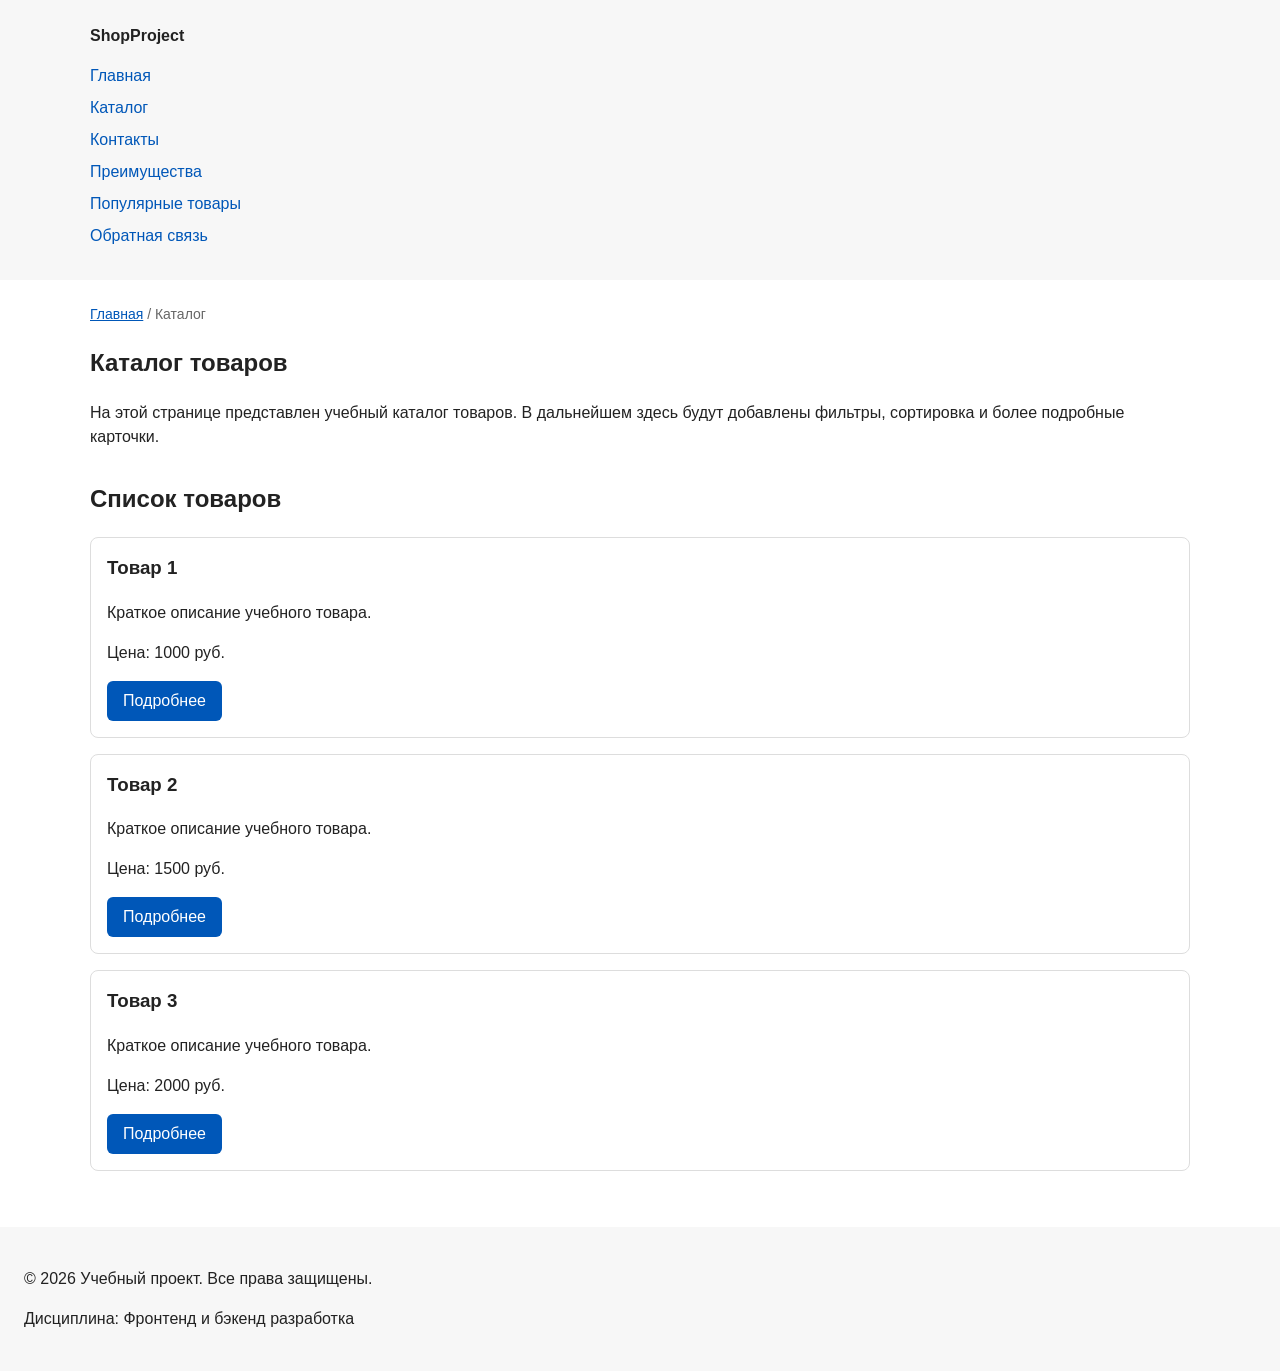
==== catalog.html @ f35faa17 "feat: add multi-page structure navigation and anchors" ====
<!doctype html>
<html lang="ru">
  <head>
    <meta charset="UTF-8" />
    <meta name="viewport" content="width=device-width, initial-scale=1.0" />
    <meta
      name="description"
      content="Каталог товаров учебного интернет-
магазина."
    />
    <meta property="og:type" content="website" />
    <meta property="og:title" content="Учебный интернет-магазин" />
    <meta
      property="og:description"
      content="Учебный frontend-проект интернет-
магазина."
    />
    <meta
      property="og:image"
      content="https://aer1s7.github.io/kr1-html-css-
shop/images/preview.jpg"
    />
    <title>Каталог товаров — Учебный интернет-магазин</title>
    <link rel="stylesheet" href="css/style.css" />
  </head>
  <body>
    <header>
      <div class="site-header">
        <a class="site-logo" href="index.html">ShopProject</a>
        <nav class="site-nav" aria-label="Основная навигация">
          <ul class="site-nav__list">
            <li><a href="index.html">Главная</a></li>
            <li><a href="catalog.html">Каталог</a></li>
            <li><a href="contacts.html">Контакты</a></li>
            <li><a href="index.html#advantages">Преимущества</a></li>
            <li><a href="index.html#popular">Популярные товары</a></li>
            <li><a href="index.html#contacts">Обратная связь</a></li>
          </ul>
        </nav>
      </div>
    </header>
    <main>
      <nav class="breadcrumbs" aria-label="Хлебные крошки">
        <a href="index.html">Главная</a>
        <span>Каталог</span>
      </nav>
      <section class="section">
        <h1>Каталог товаров</h1>
        <p>
          На этой странице представлен учебный каталог товаров. В дальнейшем
          здесь будут добавлены фильтры, сортировка и более подробные карточки.
        </p>
      </section>
      <section class="section">
        <h2>Список товаров</h2>
        <article class="product-card">
          <h3>Товар 1</h3>
          <p>Краткое описание учебного товара.</p>
          <p>Цена: 1000 руб.</p>
          <a class="button" href="index.html#popular">Подробнее</a>
        </article>
        <article class="product-card">
          <h3>Товар 2</h3>
          <p>Краткое описание учебного товара.</p>
          <p>Цена: 1500 руб.</p>
          <a class="button" href="index.html#popular">Подробнее</a>
        </article>
        <article class="product-card">
          <h3>Товар 3</h3>
          <p>Краткое описание учебного товара.</p>
          <p>Цена: 2000 руб.</p>
          <a class="button" href="index.html#popular">Подробнее</a>
        </article>
      </section>
    </main>
    <footer>
      <p>&copy; 2026 Учебный проект. Все права защищены.</p>
      <p>Дисциплина: Фронтенд и бэкенд разработка</p>
    </footer>
  </body>
</html>
---- css/style.css ----
��/ *   = = = = = = = = = = = = = = = = = = = = = = = = = = = = = = =  
 1 .   5@5<5==K5  ?@>5:B0 
 = = = = = = = = = = = = = = = = = = = = = = = = = = = = = = =   * /  
 : r o o t   {  
     / *   A=>2=K5  F25B0  ?@>5:B0  * /  
     - - c o l o r - b g :   # f f f f f f ;  
     - - c o l o r - t e x t :   # 2 2 2 2 2 2 ;  
     - - c o l o r - m u t e d :   # 6 6 6 6 6 6 ;  
     - - c o l o r - p r i m a r y :   # 0 0 5 7 b 8 ;  
     - - c o l o r - p r i m a r y - d a r k :   # 0 0 3 f 8 6 ;  
     - - c o l o r - b o r d e r :   # d d d d d d ;  
     - - c o l o r - s u r f a c e :   # f 7 f 7 f 7 ;  
     - - c o l o r - s u r f a c e - a c c e n t :   # e e f 5 f f ;  
     - - c o l o r - d a n g e r :   # b 0 0 0 2 0 ;  
     - - c o l o r - s u c c e s s :   # 1 6 8 a 2 f ;  
     - - c o l o r - s u c c e s s - b g :   # e e f a f 0 ;  
     - - c o l o r - w h i t e :   # f f f f f f ;  
     / *   BABC?K  * /  
     - - s p a c e - x s :   4 p x ;  
     - - s p a c e - s m :   8 p x ;  
     - - s p a c e - m d :   1 6 p x ;  
     - - s p a c e - l g :   2 4 p x ;  
     - - s p a c e - x l :   3 2 p x ;  
     / *   !:@C3;5=8O  * /  
     - - r a d i u s - s m :   6 p x ;  
     - - r a d i u s - m d :   8 p x ;  
     - - r a d i u s - l g :   1 2 p x ;  
     / *    07<5@K  * /  
     - - c o n t a i n e r - w i d t h :   1 1 0 0 p x ;  
 }  
  
 / *   = = = = = = = = = = = = = = = = = = = = = = = = = = = = = = =  
 2 .   07>2K5  AB8;8 
 = = = = = = = = = = = = = = = = = = = = = = = = = = = = = = =   * /  
 *   {  
     b o x - s i z i n g :   b o r d e r - b o x ;  
 }  
  
 h t m l   {  
     s c r o l l - b e h a v i o r :   s m o o t h ;  
 }  
  
 b o d y   {  
     m a r g i n :   0 ;  
     f o n t - f a m i l y :   A r i a l ,   s a n s - s e r i f ;  
     l i n e - h e i g h t :   1 . 5 ;  
     c o l o r :   v a r ( - - c o l o r - t e x t ) ;  
     b a c k g r o u n d - c o l o r :   v a r ( - - c o l o r - b g ) ;  
 }  
  
 h e a d e r ,  
 m a i n ,  
 f o o t e r   {  
     p a d d i n g :   v a r ( - - s p a c e - l g ) ;  
 }  
  
 h e a d e r   {  
     b a c k g r o u n d - c o l o r :   v a r ( - - c o l o r - s u r f a c e ) ;  
 }  
  
 f o o t e r   {  
     b a c k g r o u n d - c o l o r :   v a r ( - - c o l o r - s u r f a c e ) ;  
 }  
  
 / *   = = = = = = = = = = = = = = = = = = = = = = = = = = = = = = =  
 3 .   1I85  M;5<5=BK  8=B5@D59A0 
 = = = = = = = = = = = = = = = = = = = = = = = = = = = = = = =   * /  
  
 a   {  
     c o l o r :   v a r ( - - c o l o r - p r i m a r y ) ;  
 }  
 a : h o v e r   {  
     c o l o r :   v a r ( - - c o l o r - p r i m a r y - d a r k ) ;  
 }  
 a : f o c u s - v i s i b l e   {  
     o u t l i n e :   2 p x   s o l i d   v a r ( - - c o l o r - p r i m a r y ) ;  
     o u t l i n e - o f f s e t :   3 p x ;  
 }  
  
 . b u t t o n   {  
     d i s p l a y :   i n l i n e - b l o c k ;  
     p a d d i n g :   v a r ( - - s p a c e - s m )   v a r ( - - s p a c e - m d ) ;  
     c o l o r :   v a r ( - - c o l o r - w h i t e ) ;  
     b a c k g r o u n d - c o l o r :   v a r ( - - c o l o r - p r i m a r y ) ;  
     t e x t - d e c o r a t i o n :   n o n e ;  
     b o r d e r :   n o n e ;  
     b o r d e r - r a d i u s :   v a r ( - - r a d i u s - s m ) ;  
     c u r s o r :   p o i n t e r ;  
 }  
 . b u t t o n : h o v e r   {  
     b a c k g r o u n d - c o l o r :   v a r ( - - c o l o r - p r i m a r y - d a r k ) ;  
 }  
 . b u t t o n : f o c u s - v i s i b l e   {  
     o u t l i n e :   2 p x   s o l i d   v a r ( - - c o l o r - p r i m a r y ) ;  
     o u t l i n e - o f f s e t :   3 p x ;  
 }  
 . b u t t o n : d i s a b l e d   {  
     o p a c i t y :   0 . 6 ;  
     c u r s o r :   n o t - a l l o w e d ;  
 }  
  
 : t a r g e t   {  
     o u t l i n e :   2 p x   d a s h e d   v a r ( - - c o l o r - p r i m a r y ) ;  
     o u t l i n e - o f f s e t :   4 p x ;  
 }  
 / *   = = = = = = = = = = = = = = = = = = = = = = = = = = = = = = =  
 4 .   ><?>=5=BK  AB@0=8FK 
 = = = = = = = = = = = = = = = = = = = = = = = = = = = = = = =   * /  
 . h e r o   {  
     m a x - w i d t h :   v a r ( - - c o n t a i n e r - w i d t h ) ;  
     m a r g i n :   0   a u t o   v a r ( - - s p a c e - x l ) ;  
     p a d d i n g :   v a r ( - - s p a c e - x l )   v a r ( - - s p a c e - l g ) ;  
     b a c k g r o u n d - c o l o r :   v a r ( - - c o l o r - s u r f a c e - a c c e n t ) ;  
     b o r d e r - r a d i u s :   v a r ( - - r a d i u s - l g ) ;  
 }  
 . s e c t i o n   {  
     m a x - w i d t h :   v a r ( - - c o n t a i n e r - w i d t h ) ;  
     m a r g i n :   0   a u t o   v a r ( - - s p a c e - x l ) ;  
 }  
 . s e c t i o n   h 2   {  
     m a r g i n - t o p :   0 ;  
 }  
  
 . p r o d u c t - c a r d   {  
     m a r g i n - b o t t o m :   v a r ( - - s p a c e - m d ) ;  
     p a d d i n g :   v a r ( - - s p a c e - m d ) ;  
     b o r d e r :   1 p x   s o l i d   v a r ( - - c o l o r - b o r d e r ) ;  
     b o r d e r - r a d i u s :   v a r ( - - r a d i u s - m d ) ;  
     b a c k g r o u n d - c o l o r :   v a r ( - - c o l o r - b g ) ;  
 }  
 . p r o d u c t - c a r d : h o v e r   {  
     b o r d e r - c o l o r :   v a r ( - - c o l o r - p r i m a r y ) ;  
 }  
 . p r o d u c t - c a r d   h 3   {  
     m a r g i n - t o p :   0 ;  
 }  
  
 . a s i d e - i n f o   {  
     m a x - w i d t h :   v a r ( - - c o n t a i n e r - w i d t h ) ;  
     m a r g i n :   0   a u t o   v a r ( - - s p a c e - x l ) ;  
     p a d d i n g :   v a r ( - - s p a c e - m d ) ;  
     b o r d e r - l e f t :   4 p x   s o l i d   v a r ( - - c o l o r - p r i m a r y ) ;  
     b a c k g r o u n d - c o l o r :   v a r ( - - c o l o r - s u r f a c e ) ;  
 }  
  
 . s i t e - h e a d e r   {  
     m a x - w i d t h :   1 1 0 0 p x ;  
     m a r g i n :   0   a u t o ;  
 }  
 / *  
 D>@<;O5<  B5:AB>2K9  ;>3>B8?.  
 * /  
 . s i t e - l o g o   {  
     f o n t - w e i g h t :   b o l d ;  
     t e x t - d e c o r a t i o n :   n o n e ;  
     c o l o r :   # 2 2 2 2 2 2 ;  
 }  
 / *  
 #18@05<  AB0=40@B=K5  >BABC?K  8  <0@:5@K  A?8A:0  =02830F88.  
 * /  
 . s i t e - n a v _ _ l i s t   {  
     p a d d i n g :   0 ;  
     m a r g i n :   1 6 p x   0   0 ;  
     l i s t - s t y l e :   n o n e ;  
 }  
 / *  
 >102;O5<  @0AAB>O=85  <564C  ?C=:B0<8  <5=N.  
 * /  
 . s i t e - n a v _ _ l i s t   l i   {  
     m a r g i n - b o t t o m :   8 p x ;  
 }  
 / *  
 D>@<;O5<  AAK;:8  <5=N.  
 * /  
 . s i t e - n a v _ _ l i s t   a   {  
     c o l o r :   # 0 0 5 7 b 8 ;  
     t e x t - d e c o r a t i o n :   n o n e ;  
 }  
 / *  
 @8  =02545=88  <KH8  ?>4GQ@:8205<  AAK;:C.  
 >4@>1=>  A>AB>O=8O  8=B5@D59A0  1C4CB  @0AA<>B@5=K  2  ?@0:B8G5A:>9  @01>B5  1 . 7 .  
 * /  
 . s i t e - n a v _ _ l i s t   a : h o v e r   {  
     t e x t - d e c o r a t i o n :   u n d e r l i n e ;  
 }  
  
 . b r e a d c r u m b s   {  
     m a x - w i d t h :   v a r ( - - c o n t a i n e r - w i d t h ) ;  
     m a r g i n :   0   a u t o   v a r ( - - s p a c e - m d ) ;  
     f o n t - s i z e :   1 4 p x ;  
     c o l o r :   v a r ( - - c o l o r - m u t e d ) ;  
 }  
 . b r e a d c r u m b s   a   {  
     c o l o r :   v a r ( - - c o l o r - p r i m a r y ) ;  
 }  
 . b r e a d c r u m b s   s p a n : : b e f o r e   {  
     c o n t e n t :   "   /   " ;  
     c o l o r :   v a r ( - - c o l o r - m u t e d ) ;  
 }  
 / *   = = = = = = = = = = = = = = = = = = = = = = = = = = = = = = =  
 5 .   $>@<0  8  <>40;L=>5  >:=> 
 = = = = = = = = = = = = = = = = = = = = = = = = = = = = = = =   * /  
  
 . o r d e r - d i a l o g   {  
     w i d t h :   m i n ( 1 0 0 %   -   3 2 p x ,   5 6 0 p x ) ;  
     p a d d i n g :   v a r ( - - s p a c e - l g ) ;  
     b o r d e r :   n o n e ;  
     b o r d e r - r a d i u s :   v a r ( - - r a d i u s - l g ) ;  
 }  
 . o r d e r - d i a l o g : : b a c k d r o p   {  
     b a c k g r o u n d - c o l o r :   r g b a ( 0 ,   0 ,   0 ,   0 . 5 ) ;  
 }  
 . f o r m - f i e l d   {  
     m a r g i n - b o t t o m :   v a r ( - - s p a c e - m d ) ;  
 }  
 . f o r m - f i e l d   l a b e l   {  
     d i s p l a y :   b l o c k ;  
     m a r g i n - b o t t o m :   v a r ( - - s p a c e - x s ) ;  
 }  
 . f o r m - f i e l d   i n p u t ,  
 . f o r m - f i e l d   s e l e c t ,  
 . f o r m - f i e l d   t e x t a r e a   {  
     w i d t h :   1 0 0 % ;  
     p a d d i n g :   1 0 p x   1 2 p x ;  
     b o r d e r :   1 p x   s o l i d   v a r ( - - c o l o r - b o r d e r ) ;  
     b o r d e r - r a d i u s :   v a r ( - - r a d i u s - s m ) ;  
     f o n t :   i n h e r i t ;  
 }  
 . f o r m - f i e l d   i n p u t [ t y p e = " c h e c k b o x " ]   {  
     w i d t h :   a u t o ;  
 }  
 . f o r m - f i e l d   s m a l l   {  
     d i s p l a y :   b l o c k ;  
     m a r g i n - t o p :   v a r ( - - s p a c e - x s ) ;  
     c o l o r :   v a r ( - - c o l o r - m u t e d ) ;  
 }  
  
 . f o r m - f i e l d   i n p u t : h o v e r ,  
 . f o r m - f i e l d   s e l e c t : h o v e r ,  
 . f o r m - f i e l d   t e x t a r e a : h o v e r   {  
     b o r d e r - c o l o r :   v a r ( - - c o l o r - p r i m a r y ) ;  
 }  
 . f o r m - f i e l d   i n p u t : f o c u s - v i s i b l e ,  
 . f o r m - f i e l d   s e l e c t : f o c u s - v i s i b l e ,  
 . f o r m - f i e l d   t e x t a r e a : f o c u s - v i s i b l e ,  
 . f o r m - a c t i o n s   b u t t o n : f o c u s - v i s i b l e   {  
     o u t l i n e :   2 p x   s o l i d   v a r ( - - c o l o r - p r i m a r y ) ;  
     o u t l i n e - o f f s e t :   3 p x ;  
 }  
 [ a r i a - i n v a l i d = " t r u e " ]   {  
     b o r d e r - c o l o r :   v a r ( - - c o l o r - d a n g e r ) ;  
 }  
  
 . s u c c e s s - m e s s a g e   {  
     m a x - w i d t h :   v a r ( - - c o n t a i n e r - w i d t h ) ;  
     m a r g i n :   v a r ( - - s p a c e - l g )   a u t o ;  
     p a d d i n g :   v a r ( - - s p a c e - m d ) ;  
     b o r d e r - l e f t :   4 p x   s o l i d   v a r ( - - c o l o r - s u c c e s s ) ;  
     b a c k g r o u n d - c o l o r :   v a r ( - - c o l o r - s u c c e s s - b g ) ;  
 }  
 
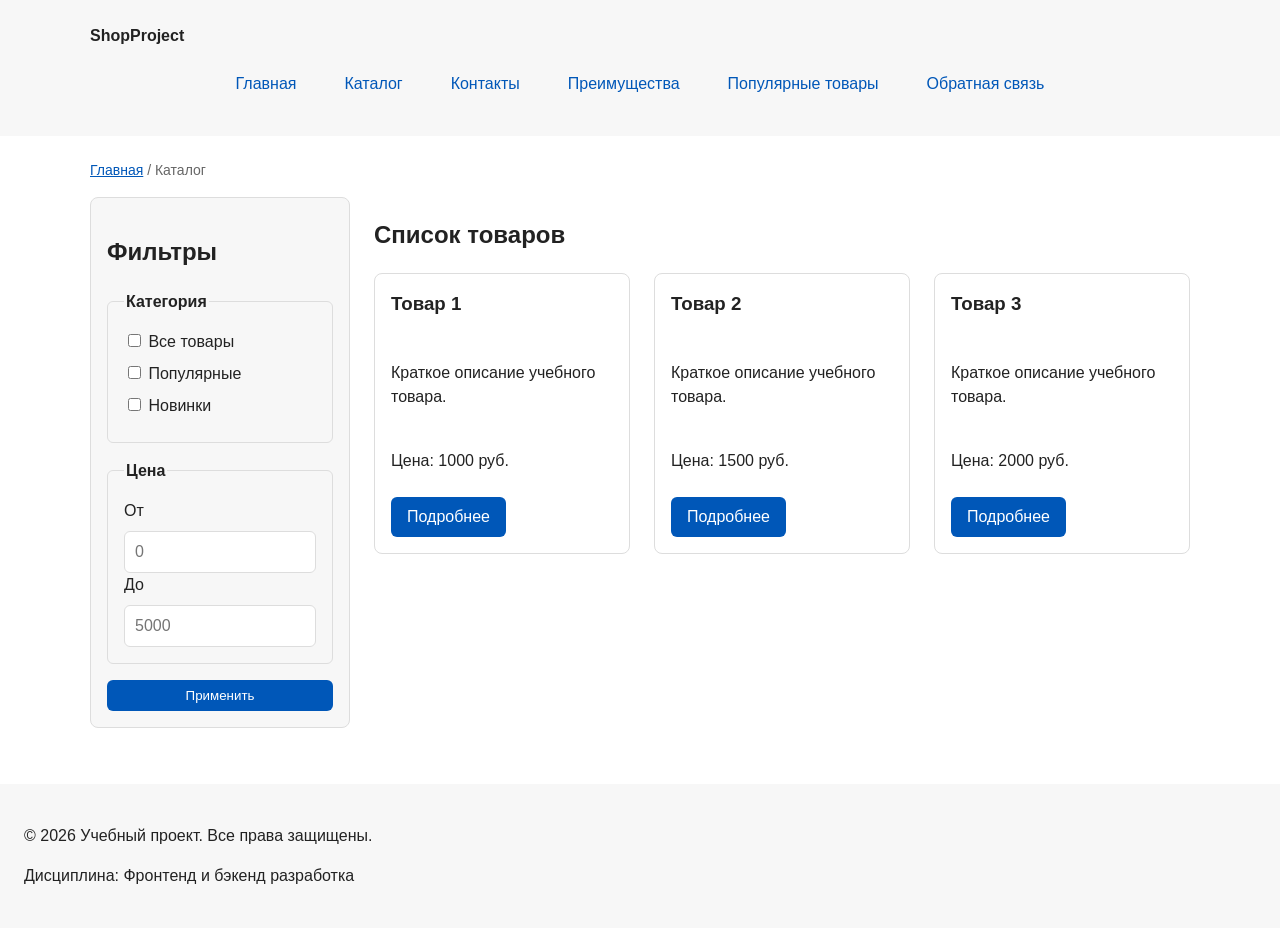
==== commit c8359b9b: "feat: add flex navigation and grid catalog layout" ====
--- a/catalog.html
+++ b/catalog.html
@@ -44,33 +44,70 @@
         <a href="index.html">Главная</a>
         <span>Каталог</span>
       </nav>
-      <section class="section">
-        <h1>Каталог товаров</h1>
-        <p>
-          На этой странице представлен учебный каталог товаров. В дальнейшем
-          здесь будут добавлены фильтры, сортировка и более подробные карточки.
-        </p>
-      </section>
-      <section class="section">
-        <h2>Список товаров</h2>
-        <article class="product-card">
-          <h3>Товар 1</h3>
-          <p>Краткое описание учебного товара.</p>
-          <p>Цена: 1000 руб.</p>
-          <a class="button" href="index.html#popular">Подробнее</a>
-        </article>
-        <article class="product-card">
-          <h3>Товар 2</h3>
-          <p>Краткое описание учебного товара.</p>
-          <p>Цена: 1500 руб.</p>
-          <a class="button" href="index.html#popular">Подробнее</a>
-        </article>
-        <article class="product-card">
-          <h3>Товар 3</h3>
-          <p>Краткое описание учебного товара.</p>
-          <p>Цена: 2000 руб.</p>
-          <a class="button" href="index.html#popular">Подробнее</a>
-        </article>
+      <section class="catalog-layout">
+        <aside class="catalog-filters">
+          <h2>Фильтры</h2>
+          <form class="filters-form" action="#" method="get">
+            <fieldset>
+              <legend>Категория</legend>
+              <label>
+                <input type="checkbox" name="category" value="all" />
+                Все товары
+              </label>
+              <label>
+                <input type="checkbox" name="category" value="popular" />
+                Популярные
+              </label>
+              <label>
+                <input type="checkbox" name="category" value="new" />
+                Новинки
+              </label>
+            </fieldset>
+            <fieldset>
+              <legend>Цена</legend>
+              <label for="price-from">От</label>
+              <input
+                id="price-from"
+                name="price-from"
+                type="number"
+                min="0"
+                placeholder="0"
+              />
+              <label for="price-to">До</label>
+              <input
+                id="price-to"
+                name="price-to"
+                type="number"
+                min="0"
+                placeholder="5000"
+              />
+            </fieldset>
+            <button class="button" type="submit">Применить</button>
+          </form>
+        </aside>
+        <section class="catalog-products">
+          <h2>Список товаров</h2>
+          <div class="products-grid">
+            <article class="product-card">
+              <h3>Товар 1</h3>
+              <p>Краткое описание учебного товара.</p>
+              <p>Цена: 1000 руб.</p>
+              <a class="button" href="index.html#popular">Подробнее</a>
+            </article>
+            <article class="product-card">
+              <h3>Товар 2</h3>
+              <p>Краткое описание учебного товара.</p>
+              <p>Цена: 1500 руб.</p>
+              <a class="button" href="index.html#popular">Подробнее</a>
+            </article>
+            <article class="product-card">
+              <h3>Товар 3</h3>
+              <p>Краткое описание учебного товара.</p>
+              <p>Цена: 2000 руб.</p>
+              <a class="button" href="index.html#popular">Подробнее</a>
+            </article>
+          </div>
+        </section>
       </section>
     </main>
     <footer>
--- a/css/style.css
+++ b/css/style.css
@@ -143,12 +143,6 @@
  
  }   
- a : h o v e r   { - 
-     c o l o r :   v a r ( - - c o l o r - p r i m a r y - d a r k ) ; - 
- } - 
  a : f o c u s - v i s i b l e   {   
      o u t l i n e :   2 p x   s o l i d   v a r ( - - c o l o r - p r i m a r y ) ; @@ -247,9 +241,27 @@
  
    
+ . p r o d u c t s - g r i d   { + 
+     d i s p l a y :   g r i d ; + 
+     g r i d - t e m p l a t e - c o l u m n s :   r e p e a t ( 3 ,   1 f r ) ; + 
+     g a p :   v a r ( - - s p a c e - l g ) ; + 
+ } + 
+ + 
  . p r o d u c t - c a r d   {   
-     m a r g i n - b o t t o m :   v a r ( - - s p a c e - m d ) ; +     d i s p l a y :   f l e x ; + 
+     f l e x - d i r e c t i o n :   c o l u m n ; + 
+     g a p :   v a r ( - - s p a c e - s m ) ; + 
+     m a r g i n - b o t t o m :   0 ;   
      p a d d i n g :   v a r ( - - s p a c e - m d ) ;   
@@ -261,6 +273,18 @@
  
  }   
+ + 
+ . p r o d u c t - c a r d   . b u t t o n   { + 
+     m a r g i n - t o p :   a u t o ; + 
+     a l i g n - s e l f :   f l e x - s t a r t ; + 
+ } + 
+ + 
  . p r o d u c t - c a r d : h o v e r   {   
      b o r d e r - c o l o r :   v a r ( - - c o l o r - p r i m a r y ) ; @@ -270,6 +294,94 @@
  . p r o d u c t - c a r d   h 3   {   
      m a r g i n - t o p :   0 ; + 
+ } + 
+ + 
+ . c a t a l o g - l a y o u t   { + 
+     m a x - w i d t h :   v a r ( - - c o n t a i n e r - w i d t h ) ; + 
+     m a r g i n :   0   a u t o   v a r ( - - s p a c e - x l ) ; + 
+     d i s p l a y :   g r i d ; + 
+     g r i d - t e m p l a t e - c o l u m n s :   2 6 0 p x   1 f r ; + 
+     g r i d - t e m p l a t e - a r e a s :   " f i l t e r s   p r o d u c t s " ; + 
+     g a p :   v a r ( - - s p a c e - l g ) ; + 
+ } + 
+ . c a t a l o g - f i l t e r s   { + 
+     g r i d - a r e a :   f i l t e r s ; + 
+     p a d d i n g :   v a r ( - - s p a c e - m d ) ; + 
+     b o r d e r :   1 p x   s o l i d   v a r ( - - c o l o r - b o r d e r ) ; + 
+     b o r d e r - r a d i u s :   v a r ( - - r a d i u s - m d ) ; + 
+     b a c k g r o u n d - c o l o r :   v a r ( - - c o l o r - s u r f a c e ) ; + 
+ } + 
+ . c a t a l o g - p r o d u c t s   { + 
+     g r i d - a r e a :   p r o d u c t s ; + 
+ } + 
+ + 
+ . f i l t e r s - f o r m   { + 
+     d i s p l a y :   g r i d ; + 
+     g a p :   v a r ( - - s p a c e - m d ) ; + 
+ } + 
+ . f i l t e r s - f o r m   f i e l d s e t   { + 
+     m a r g i n :   0 ; + 
+     p a d d i n g :   v a r ( - - s p a c e - m d ) ; + 
+     b o r d e r :   1 p x   s o l i d   v a r ( - - c o l o r - b o r d e r ) ; + 
+     b o r d e r - r a d i u s :   v a r ( - - r a d i u s - s m ) ; + 
+ } + 
+ . f i l t e r s - f o r m   l e g e n d   { + 
+     f o n t - w e i g h t :   7 0 0 ; + 
+ } + 
+ . f i l t e r s - f o r m   l a b e l   { + 
+     d i s p l a y :   b l o c k ; + 
+     m a r g i n - b o t t o m :   v a r ( - - s p a c e - s m ) ; + 
+ } + 
+ . f i l t e r s - f o r m   i n p u t [ t y p e = " n u m b e r " ]   { + 
+     w i d t h :   1 0 0 % ; + 
+     p a d d i n g :   8 p x   1 0 p x ; + 
+     b o r d e r :   1 p x   s o l i d   v a r ( - - c o l o r - b o r d e r ) ; + 
+     b o r d e r - r a d i u s :   v a r ( - - r a d i u s - s m ) ; + 
+     f o n t :   i n h e r i t ;   
  }   
@@ -324,9 +436,19 @@
  
  . s i t e - n a v _ _ l i s t   {   
+     d i s p l a y :   f l e x ; + 
+     f l e x - w r a p :   w r a p ; + 
+     j u s t i f y - c o n t e n t :   c e n t e r ; + 
+     a l i g n - i t e m s :   c e n t e r ; + 
+     g a p :   v a r ( - - s p a c e - m d ) ; + 
      p a d d i n g :   0 ;   
-     m a r g i n :   1 6 p x   0   0 ; +     m a r g i n :   v a r ( - - s p a c e - m d )   0   0 ;   
      l i s t - s t y l e :   n o n e ;   
@@ -353,10 +475,16 @@
  
  . s i t e - n a v _ _ l i s t   a   {   
-     c o l o r :   # 0 0 5 7 b 8 ; +     d i s p l a y :   i n l i n e - b l o c k ; + 
+     p a d d i n g :   v a r ( - - s p a c e - s m )   v a r ( - - s p a c e - m d ) ; + 
+     c o l o r :   v a r ( - - c o l o r - p r i m a r y ) ;   
      t e x t - d e c o r a t i o n :   n o n e ;   
+     b o r d e r - r a d i u s :   v a r ( - - r a d i u s - s m ) ; + 
  }   
  / * @@ -369,7 +497,9 @@
  
  . s i t e - n a v _ _ l i s t   a : h o v e r   {   
-     t e x t - d e c o r a t i o n :   u n d e r l i n e ; +     c o l o r :   v a r ( - - c o l o r - w h i t e ) ; + 
+     b a c k g r o u n d - c o l o r :   v a r ( - - c o l o r - p r i m a r y ) ;   
  }   
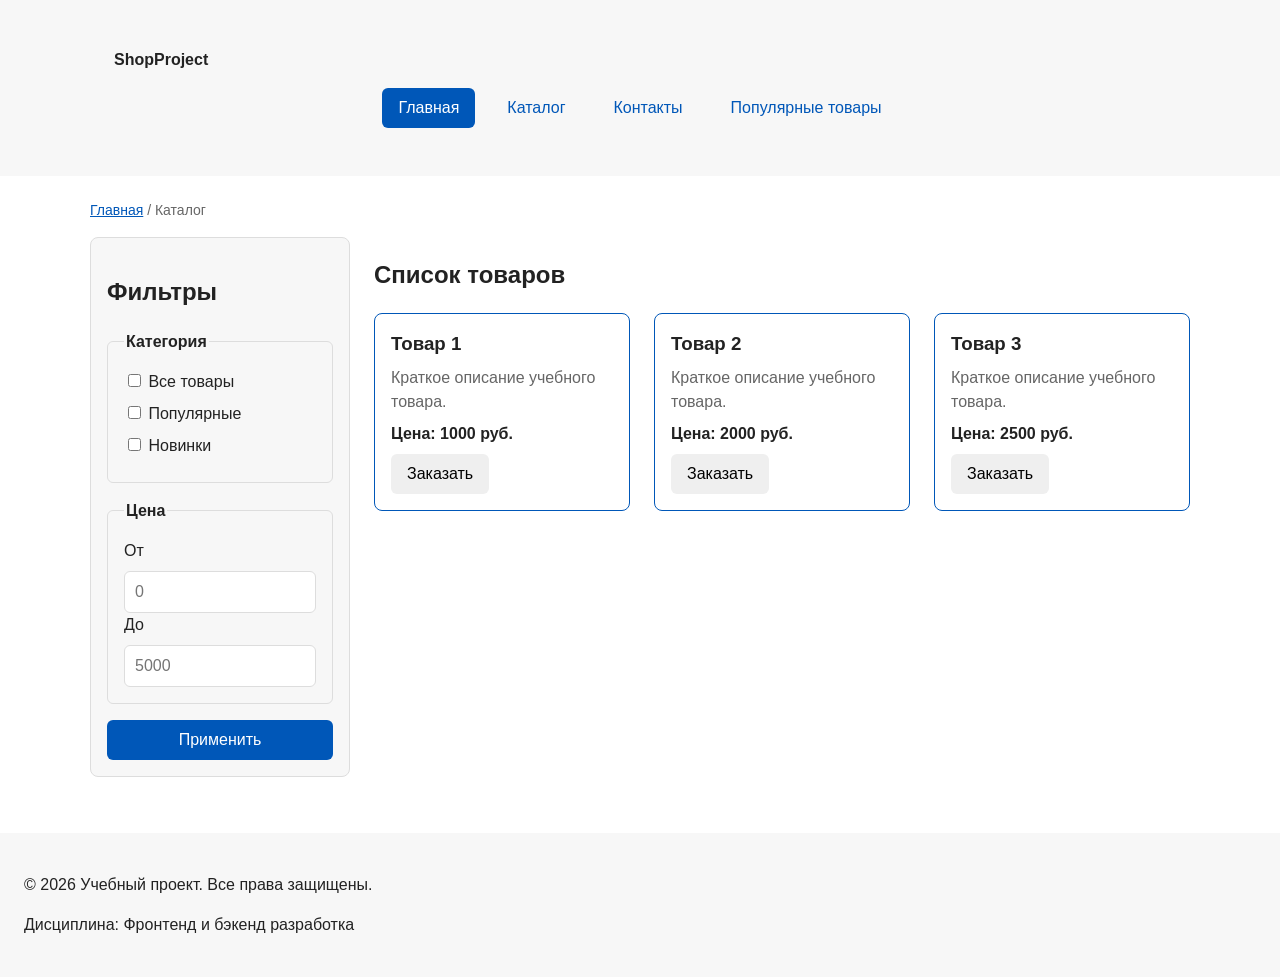
==== commit 160a2859: "refactor: apply BEM naming to CSS classes" ====
--- a/catalog.html
+++ b/catalog.html
@@ -24,25 +24,38 @@
     <link rel="stylesheet" href="css/style.css" />
   </head>
   <body>
-    <header>
-      <div class="site-header">
-        <a class="site-logo" href="index.html">ShopProject</a>
+    <header class="site-header">
+      <div class="site-header__inner">
+        <a class="site-header__logo" href="index.html">ShopProject</a>
         <nav class="site-nav" aria-label="Основная навигация">
           <ul class="site-nav__list">
-            <li><a href="index.html">Главная</a></li>
-            <li><a href="catalog.html">Каталог</a></li>
-            <li><a href="contacts.html">Контакты</a></li>
-            <li><a href="index.html#advantages">Преимущества</a></li>
-            <li><a href="index.html#popular">Популярные товары</a></li>
-            <li><a href="index.html#contacts">Обратная связь</a></li>
+            <li class="site-nav__item">
+              <a
+                class="site-nav__link site-nav__link--active"
+                href="index.html"
+              >
+                Главная
+              </a>
+            </li>
+            <li class="site-nav__item">
+              <a class="site-nav__link" href="catalog.html">Каталог</a>
+            </li>
+            <li class="site-nav__item">
+              <a class="site-nav__link" href="contacts.html">Контакты</a>
+            </li>
+            <li class="site-nav__item">
+              <a class="site-nav__link" href="index.html#popular">
+                Популярные товары
+              </a>
+            </li>
           </ul>
         </nav>
       </div>
     </header>
     <main>
       <nav class="breadcrumbs" aria-label="Хлебные крошки">
-        <a href="index.html">Главная</a>
-        <span>Каталог</span>
+        <a class="breadcrumbs__link" href="index.html">Главная</a>
+        <span class="breadcrumbs__current">Каталог</span>
       </nav>
       <section class="catalog-layout">
         <aside class="catalog-filters">
@@ -82,29 +95,55 @@
                 placeholder="5000"
               />
             </fieldset>
-            <button class="button" type="submit">Применить</button>
+            <button class="button button--primary" type="submit">
+              Применить
+            </button>
           </form>
         </aside>
         <section class="catalog-products">
           <h2>Список товаров</h2>
           <div class="products-grid">
-            <article class="product-card">
-              <h3>Товар 1</h3>
-              <p>Краткое описание учебного товара.</p>
-              <p>Цена: 1000 руб.</p>
-              <a class="button" href="index.html#popular">Подробнее</a>
+            <article class="product-card product-card--featured">
+              <h3 class="product-card__title">Товар 1</h3>
+              <p class="product-card__description">
+                Краткое описание учебного товара.
+              </p>
+              <p class="product-card__price">Цена: 1000 руб.</p>
+              <button
+                class="button product-card__button"
+                type="button"
+                data-product="Товар 1"
+              >
+                Заказать
+              </button>
             </article>
-            <article class="product-card">
-              <h3>Товар 2</h3>
-              <p>Краткое описание учебного товара.</p>
-              <p>Цена: 1500 руб.</p>
-              <a class="button" href="index.html#popular">Подробнее</a>
+            <article class="product-card product-card--featured">
+              <h3 class="product-card__title">Товар 2</h3>
+              <p class="product-card__description">
+                Краткое описание учебного товара.
+              </p>
+              <p class="product-card__price">Цена: 2000 руб.</p>
+              <button
+                class="button product-card__button"
+                type="button"
+                data-product="Товар 2"
+              >
+                Заказать
+              </button>
             </article>
-            <article class="product-card">
-              <h3>Товар 3</h3>
-              <p>Краткое описание учебного товара.</p>
-              <p>Цена: 2000 руб.</p>
-              <a class="button" href="index.html#popular">Подробнее</a>
+            <article class="product-card product-card--featured">
+              <h3 class="product-card__title">Товар 3</h3>
+              <p class="product-card__description">
+                Краткое описание учебного товара.
+              </p>
+              <p class="product-card__price">Цена: 2500 руб.</p>
+              <button
+                class="button product-card__button"
+                type="button"
+                data-product="Товар 3"
+              >
+                Заказать
+              </button>
             </article>
           </div>
         </section>
--- a/css/style.css
+++ b/css/style.css
@@ -143,6 +143,8 @@
  
  }   
+ + 
  a : f o c u s - v i s i b l e   {   
      o u t l i n e :   2 p x   s o l i d   v a r ( - - c o l o r - p r i m a r y ) ; @@ -153,33 +155,513 @@
  
    
- . b u t t o n   { + b u t t o n   {   
      d i s p l a y :   i n l i n e - b l o c k ;   
      p a d d i n g :   v a r ( - - s p a c e - s m )   v a r ( - - s p a c e - m d ) ;   
+     b o r d e r :   n o n e ; + 
+     b o r d e r - r a d i u s :   v a r ( - - r a d i u s - s m ) ; + 
+     f o n t :   i n h e r i t ; + 
+     t e x t - d e c o r a t i o n :   n o n e ; + 
+     c u r s o r :   p o i n t e r ; + 
+ } + 
+ . b u t t o n - - p r i m a r y   { + 
      c o l o r :   v a r ( - - c o l o r - w h i t e ) ;   
      b a c k g r o u n d - c o l o r :   v a r ( - - c o l o r - p r i m a r y ) ;   
+ } + 
+ . b u t t o n - - p r i m a r y : h o v e r   { + 
+     b a c k g r o u n d - c o l o r :   v a r ( - - c o l o r - p r i m a r y - d a r k ) ; + 
+ } + 
+ . b u t t o n - - s e c o n d a r y   { + 
+     c o l o r :   v a r ( - - c o l o r - p r i m a r y ) ; + 
+     b a c k g r o u n d - c o l o r :   t r a n s p a r e n t ; + 
+     b o r d e r :   1 p x   s o l i d   v a r ( - - c o l o r - p r i m a r y ) ; + 
+ } + 
+ . b u t t o n - - s e c o n d a r y : h o v e r   { + 
+     c o l o r :   v a r ( - - c o l o r - w h i t e ) ; + 
+     b a c k g r o u n d - c o l o r :   v a r ( - - c o l o r - p r i m a r y ) ; + 
+ } + 
+ . b u t t o n : f o c u s - v i s i b l e   { + 
+     o u t l i n e :   2 p x   s o l i d   v a r ( - - c o l o r - p r i m a r y ) ; + 
+     o u t l i n e - o f f s e t :   3 p x ; + 
+ } + 
+ . b u t t o n : d i s a b l e d , + 
+ . b u t t o n - - d i s a b l e d   { + 
+     o p a c i t y :   0 . 6 ; + 
+     c u r s o r :   n o t - a l l o w e d ; + 
+ } + 
+ + 
+ : t a r g e t   { + 
+     o u t l i n e :   2 p x   d a s h e d   v a r ( - - c o l o r - p r i m a r y ) ; + 
+     o u t l i n e - o f f s e t :   4 p x ; + 
+ } + 
+ / *   = = = = = = = = = = = = = = = = = = = = = = = = = = = = = = = + 
+ 4 .   ><?>=5=BK  AB@0=8FK+ 
+ = = = = = = = = = = = = = = = = = = = = = = = = = = = = = = =   * / + 
+ . h e r o   { + 
+     m a x - w i d t h :   v a r ( - - c o n t a i n e r - w i d t h ) ; + 
+     m a r g i n :   0   a u t o   v a r ( - - s p a c e - x l ) ; + 
+     p a d d i n g :   v a r ( - - s p a c e - x l )   v a r ( - - s p a c e - l g ) ; + 
+     b a c k g r o u n d - c o l o r :   v a r ( - - c o l o r - s u r f a c e - a c c e n t ) ; + 
+     b o r d e r - r a d i u s :   v a r ( - - r a d i u s - l g ) ; + 
+ } + 
+ . s e c t i o n   { + 
+     m a x - w i d t h :   v a r ( - - c o n t a i n e r - w i d t h ) ; + 
+     m a r g i n :   0   a u t o   v a r ( - - s p a c e - x l ) ; + 
+ } + 
+ . s e c t i o n   h 2   { + 
+     m a r g i n - t o p :   0 ; + 
+ } + 
+ + 
+ . p r o d u c t s - g r i d   { + 
+     d i s p l a y :   g r i d ; + 
+     g r i d - t e m p l a t e - c o l u m n s :   r e p e a t ( 3 ,   1 f r ) ; + 
+     g a p :   v a r ( - - s p a c e - l g ) ; + 
+ } + 
+ + 
+ . p r o d u c t - c a r d   { + 
+     d i s p l a y :   f l e x ; + 
+     f l e x - d i r e c t i o n :   c o l u m n ; + 
+     g a p :   v a r ( - - s p a c e - s m ) ; + 
+     p a d d i n g :   v a r ( - - s p a c e - m d ) ; + 
+     b o r d e r :   1 p x   s o l i d   v a r ( - - c o l o r - b o r d e r ) ; + 
+     b o r d e r - r a d i u s :   v a r ( - - r a d i u s - m d ) ; + 
+     b a c k g r o u n d - c o l o r :   v a r ( - - c o l o r - b g ) ; + 
+ } + 
+ . p r o d u c t - c a r d : h o v e r   { + 
+     b o r d e r - c o l o r :   v a r ( - - c o l o r - p r i m a r y ) ; + 
+ } + 
+ . p r o d u c t - c a r d - - f e a t u r e d   { + 
+     b o r d e r - c o l o r :   v a r ( - - c o l o r - p r i m a r y ) ; + 
+ } + 
+ . p r o d u c t - c a r d - - d i s c o u n t   { + 
+     b o r d e r - c o l o r :   v a r ( - - c o l o r - d a n g e r ) ; + 
+ } + 
+ . p r o d u c t - c a r d _ _ t i t l e   { + 
+     m a r g i n :   0 ; + 
+     c o l o r :   v a r ( - - c o l o r - t e x t ) ; + 
+ } + 
+ . p r o d u c t - c a r d _ _ d e s c r i p t i o n   { + 
+     m a r g i n :   0 ; + 
+     c o l o r :   v a r ( - - c o l o r - m u t e d ) ; + 
+ } + 
+ . p r o d u c t - c a r d _ _ p r i c e   { + 
+     m a r g i n :   0 ; + 
+     f o n t - w e i g h t :   7 0 0 ; + 
+ } + 
+ . p r o d u c t - c a r d - - d i s c o u n t   . p r o d u c t - c a r d _ _ p r i c e   { + 
+     c o l o r :   v a r ( - - c o l o r - d a n g e r ) ; + 
+ } + 
+ . p r o d u c t - c a r d _ _ b u t t o n   { + 
+     m a r g i n - t o p :   a u t o ; + 
+     a l i g n - s e l f :   f l e x - s t a r t ; + 
+ } + 
+ + 
+ . c a t a l o g - l a y o u t   { + 
+     m a x - w i d t h :   v a r ( - - c o n t a i n e r - w i d t h ) ; + 
+     m a r g i n :   0   a u t o   v a r ( - - s p a c e - x l ) ; + 
+     d i s p l a y :   g r i d ; + 
+     g r i d - t e m p l a t e - c o l u m n s :   2 6 0 p x   1 f r ; + 
+     g r i d - t e m p l a t e - a r e a s :   " f i l t e r s   p r o d u c t s " ; + 
+     g a p :   v a r ( - - s p a c e - l g ) ; + 
+ } + 
+ . c a t a l o g - f i l t e r s   { + 
+     g r i d - a r e a :   f i l t e r s ; + 
+     p a d d i n g :   v a r ( - - s p a c e - m d ) ; + 
+     b o r d e r :   1 p x   s o l i d   v a r ( - - c o l o r - b o r d e r ) ; + 
+     b o r d e r - r a d i u s :   v a r ( - - r a d i u s - m d ) ; + 
+     b a c k g r o u n d - c o l o r :   v a r ( - - c o l o r - s u r f a c e ) ; + 
+ } + 
+ . c a t a l o g - p r o d u c t s   { + 
+     g r i d - a r e a :   p r o d u c t s ; + 
+ } + 
+ + 
+ . f i l t e r s - f o r m   { + 
+     d i s p l a y :   g r i d ; + 
+     g a p :   v a r ( - - s p a c e - m d ) ; + 
+ } + 
+ . f i l t e r s - f o r m   f i e l d s e t   { + 
+     m a r g i n :   0 ; + 
+     p a d d i n g :   v a r ( - - s p a c e - m d ) ; + 
+     b o r d e r :   1 p x   s o l i d   v a r ( - - c o l o r - b o r d e r ) ; + 
+     b o r d e r - r a d i u s :   v a r ( - - r a d i u s - s m ) ; + 
+ } + 
+ . f i l t e r s - f o r m   l e g e n d   { + 
+     f o n t - w e i g h t :   7 0 0 ; + 
+ } + 
+ . f i l t e r s - f o r m   l a b e l   { + 
+     d i s p l a y :   b l o c k ; + 
+     m a r g i n - b o t t o m :   v a r ( - - s p a c e - s m ) ; + 
+ } + 
+ . f i l t e r s - f o r m   i n p u t [ t y p e = " n u m b e r " ]   { + 
+     w i d t h :   1 0 0 % ; + 
+     p a d d i n g :   8 p x   1 0 p x ; + 
+     b o r d e r :   1 p x   s o l i d   v a r ( - - c o l o r - b o r d e r ) ; + 
+     b o r d e r - r a d i u s :   v a r ( - - r a d i u s - s m ) ; + 
+     f o n t :   i n h e r i t ; + 
+ } + 
+ + 
+ . a s i d e - i n f o   { + 
+     m a x - w i d t h :   v a r ( - - c o n t a i n e r - w i d t h ) ; + 
+     m a r g i n :   0   a u t o   v a r ( - - s p a c e - x l ) ; + 
+     p a d d i n g :   v a r ( - - s p a c e - m d ) ; + 
+     b o r d e r - l e f t :   4 p x   s o l i d   v a r ( - - c o l o r - p r i m a r y ) ; + 
+     b a c k g r o u n d - c o l o r :   v a r ( - - c o l o r - s u r f a c e ) ; + 
+ } + 
+ + 
+ . s i t e - h e a d e r   { + 
+     b a c k g r o u n d - c o l o r :   v a r ( - - c o l o r - s u r f a c e ) ; + 
+ } + 
+ . s i t e - h e a d e r _ _ i n n e r   { + 
+     m a x - w i d t h :   v a r ( - - c o n t a i n e r - w i d t h ) ; + 
+     m a r g i n :   0   a u t o ; + 
+     p a d d i n g :   v a r ( - - s p a c e - l g ) ; + 
+ } + 
+ . s i t e - h e a d e r _ _ l o g o   { + 
+     f o n t - w e i g h t :   7 0 0 ; + 
+     c o l o r :   v a r ( - - c o l o r - t e x t ) ; + 
      t e x t - d e c o r a t i o n :   n o n e ;   
+ } + 
+ . s i t e - n a v _ _ l i s t   { + 
+     d i s p l a y :   f l e x ; + 
+     f l e x - w r a p :   w r a p ; + 
+     j u s t i f y - c o n t e n t :   c e n t e r ; + 
+     a l i g n - i t e m s :   c e n t e r ; + 
+     g a p :   v a r ( - - s p a c e - m d ) ; + 
+     p a d d i n g :   0 ; + 
+     m a r g i n :   v a r ( - - s p a c e - m d )   0   0 ; + 
+     l i s t - s t y l e :   n o n e ; + 
+ } + 
+ . s i t e - n a v _ _ l i n k   { + 
+     d i s p l a y :   i n l i n e - b l o c k ; + 
+     p a d d i n g :   v a r ( - - s p a c e - s m )   v a r ( - - s p a c e - m d ) ; + 
+     c o l o r :   v a r ( - - c o l o r - p r i m a r y ) ; + 
+     t e x t - d e c o r a t i o n :   n o n e ; + 
+     b o r d e r - r a d i u s :   v a r ( - - r a d i u s - s m ) ; + 
+ } + 
+ . s i t e - n a v _ _ l i n k : h o v e r   { + 
+     c o l o r :   v a r ( - - c o l o r - w h i t e ) ; + 
+     b a c k g r o u n d - c o l o r :   v a r ( - - c o l o r - p r i m a r y ) ; + 
+ } + 
+ . s i t e - n a v _ _ l i n k : f o c u s - v i s i b l e   { + 
+     o u t l i n e :   2 p x   s o l i d   v a r ( - - c o l o r - p r i m a r y ) ; + 
+     o u t l i n e - o f f s e t :   3 p x ; + 
+ } + 
+ . s i t e - n a v _ _ l i n k - - a c t i v e   { + 
+     c o l o r :   v a r ( - - c o l o r - w h i t e ) ; + 
+     b a c k g r o u n d - c o l o r :   v a r ( - - c o l o r - p r i m a r y ) ; + 
+ } + 
+ + 
+ . b r e a d c r u m b s   { + 
+     m a x - w i d t h :   v a r ( - - c o n t a i n e r - w i d t h ) ; + 
+     m a r g i n :   0   a u t o   v a r ( - - s p a c e - m d ) ; + 
+     f o n t - s i z e :   1 4 p x ; + 
+     c o l o r :   v a r ( - - c o l o r - m u t e d ) ; + 
+ } + 
+ . b r e a d c r u m b s _ _ l i n k   { + 
+     c o l o r :   v a r ( - - c o l o r - p r i m a r y ) ; + 
+ } + 
+ . b r e a d c r u m b s _ _ c u r r e n t : : b e f o r e   { + 
+     c o n t e n t :   "   /   " ; + 
+     c o l o r :   v a r ( - - c o l o r - m u t e d ) ; + 
+ } + 
+ / *   = = = = = = = = = = = = = = = = = = = = = = = = = = = = = = = + 
+ 5 .   $>@<0  8  <>40;L=>5  >:=>+ 
+ = = = = = = = = = = = = = = = = = = = = = = = = = = = = = = =   * / + 
+ + 
+ . o r d e r - d i a l o g   { + 
+     w i d t h :   m i n ( 1 0 0 %   -   3 2 p x ,   5 6 0 p x ) ; + 
+     p a d d i n g :   v a r ( - - s p a c e - l g ) ; + 
      b o r d e r :   n o n e ;   
+     b o r d e r - r a d i u s :   v a r ( - - r a d i u s - l g ) ; + 
+ } + 
+ . o r d e r - d i a l o g : : b a c k d r o p   { + 
+     b a c k g r o u n d - c o l o r :   r g b a ( 0 ,   0 ,   0 ,   0 . 5 ) ; + 
+ } + 
+ . o r d e r - d i a l o g _ _ t i t l e   { + 
+     m a r g i n - t o p :   0 ; + 
+ } + 
+ + 
+ . o r d e r - f o r m _ _ f i e l d   { + 
+     m a r g i n - b o t t o m :   v a r ( - - s p a c e - m d ) ; + 
+ } + 
+ + 
+ . o r d e r - f o r m _ _ l a b e l   { + 
+     d i s p l a y :   b l o c k ; + 
+     m a r g i n - b o t t o m :   v a r ( - - s p a c e - x s ) ; + 
+ } + 
+ + 
+ . o r d e r - f o r m _ _ i n p u t , + 
+ . o r d e r - f o r m _ _ s e l e c t , + 
+ . o r d e r - f o r m _ _ t e x t a r e a   { + 
+     w i d t h :   1 0 0 % ; + 
+     p a d d i n g :   1 0 p x   1 2 p x ; + 
+     b o r d e r :   1 p x   s o l i d   v a r ( - - c o l o r - b o r d e r ) ; + 
      b o r d e r - r a d i u s :   v a r ( - - r a d i u s - s m ) ;   
-     c u r s o r :   p o i n t e r ; - 
- } - 
- . b u t t o n : h o v e r   { - 
-     b a c k g r o u n d - c o l o r :   v a r ( - - c o l o r - p r i m a r y - d a r k ) ; - 
- } - 
- . b u t t o n : f o c u s - v i s i b l e   { +     f o n t :   i n h e r i t ; + 
+ } + 
+ + 
+ . o r d e r - f o r m _ _ i n p u t : h o v e r , + 
+ . o r d e r - f o r m _ _ s e l e c t : h o v e r , + 
+ . o r d e r - f o r m _ _ t e x t a r e a : h o v e r   { + 
+     b o r d e r - c o l o r :   v a r ( - - c o l o r - p r i m a r y ) ; + 
+ } + 
+ + 
+ . o r d e r - f o r m _ _ i n p u t : f o c u s - v i s i b l e , + 
+ . o r d e r - f o r m _ _ s e l e c t : f o c u s - v i s i b l e , + 
+ . o r d e r - f o r m _ _ t e x t a r e a : f o c u s - v i s i b l e   {   
      o u t l i n e :   2 p x   s o l i d   v a r ( - - c o l o r - p r i m a r y ) ;   
@@ -187,466 +669,36 @@
  
  }   
- . b u t t o n : d i s a b l e d   { - 
-     o p a c i t y :   0 . 6 ; - 
-     c u r s o r :   n o t - a l l o w e d ; - 
- } - 
- - 
- : t a r g e t   { - 
-     o u t l i n e :   2 p x   d a s h e d   v a r ( - - c o l o r - p r i m a r y ) ; - 
-     o u t l i n e - o f f s e t :   4 p x ; - 
- } - 
- / *   = = = = = = = = = = = = = = = = = = = = = = = = = = = = = = = - 
- 4 .   ><?>=5=BK  AB@0=8FK- 
- = = = = = = = = = = = = = = = = = = = = = = = = = = = = = = =   * / - 
- . h e r o   { + + 
+ . o r d e r - f o r m _ _ a c t i o n s   { + 
+     d i s p l a y :   f l e x ; + 
+     g a p :   v a r ( - - s p a c e - m d ) ; + 
+     m a r g i n - t o p :   v a r ( - - s p a c e - l g ) ; + 
+ } + 
+ + 
+ [ a r i a - i n v a l i d = " t r u e " ]   { + 
+     b o r d e r - c o l o r :   v a r ( - - c o l o r - d a n g e r ) ; + 
+ } + 
+ + 
+ . s u c c e s s - m e s s a g e   {   
      m a x - w i d t h :   v a r ( - - c o n t a i n e r - w i d t h ) ;   
-     m a r g i n :   0   a u t o   v a r ( - - s p a c e - x l ) ; - 
-     p a d d i n g :   v a r ( - - s p a c e - x l )   v a r ( - - s p a c e - l g ) ; - 
-     b a c k g r o u n d - c o l o r :   v a r ( - - c o l o r - s u r f a c e - a c c e n t ) ; - 
-     b o r d e r - r a d i u s :   v a r ( - - r a d i u s - l g ) ; - 
- } - 
- . s e c t i o n   { - 
-     m a x - w i d t h :   v a r ( - - c o n t a i n e r - w i d t h ) ; - 
-     m a r g i n :   0   a u t o   v a r ( - - s p a c e - x l ) ; - 
- } - 
- . s e c t i o n   h 2   { - 
-     m a r g i n - t o p :   0 ; - 
- } - 
- - 
- . p r o d u c t s - g r i d   { - 
-     d i s p l a y :   g r i d ; - 
-     g r i d - t e m p l a t e - c o l u m n s :   r e p e a t ( 3 ,   1 f r ) ; - 
-     g a p :   v a r ( - - s p a c e - l g ) ; - 
- } - 
- - 
- . p r o d u c t - c a r d   { - 
-     d i s p l a y :   f l e x ; - 
-     f l e x - d i r e c t i o n :   c o l u m n ; - 
-     g a p :   v a r ( - - s p a c e - s m ) ; - 
-     m a r g i n - b o t t o m :   0 ; +     m a r g i n :   v a r ( - - s p a c e - l g )   a u t o ;   
      p a d d i n g :   v a r ( - - s p a c e - m d ) ;   
-     b o r d e r :   1 p x   s o l i d   v a r ( - - c o l o r - b o r d e r ) ; - 
-     b o r d e r - r a d i u s :   v a r ( - - r a d i u s - m d ) ; - 
-     b a c k g r o u n d - c o l o r :   v a r ( - - c o l o r - b g ) ; - 
- } - 
- - 
- . p r o d u c t - c a r d   . b u t t o n   { - 
-     m a r g i n - t o p :   a u t o ; - 
-     a l i g n - s e l f :   f l e x - s t a r t ; - 
- } - 
- - 
- . p r o d u c t - c a r d : h o v e r   { - 
-     b o r d e r - c o l o r :   v a r ( - - c o l o r - p r i m a r y ) ; - 
- } - 
- . p r o d u c t - c a r d   h 3   { - 
-     m a r g i n - t o p :   0 ; - 
- } - 
- - 
- . c a t a l o g - l a y o u t   { - 
-     m a x - w i d t h :   v a r ( - - c o n t a i n e r - w i d t h ) ; - 
-     m a r g i n :   0   a u t o   v a r ( - - s p a c e - x l ) ; - 
-     d i s p l a y :   g r i d ; - 
-     g r i d - t e m p l a t e - c o l u m n s :   2 6 0 p x   1 f r ; - 
-     g r i d - t e m p l a t e - a r e a s :   " f i l t e r s   p r o d u c t s " ; - 
-     g a p :   v a r ( - - s p a c e - l g ) ; - 
- } - 
- . c a t a l o g - f i l t e r s   { - 
-     g r i d - a r e a :   f i l t e r s ; - 
-     p a d d i n g :   v a r ( - - s p a c e - m d ) ; - 
-     b o r d e r :   1 p x   s o l i d   v a r ( - - c o l o r - b o r d e r ) ; - 
-     b o r d e r - r a d i u s :   v a r ( - - r a d i u s - m d ) ; - 
-     b a c k g r o u n d - c o l o r :   v a r ( - - c o l o r - s u r f a c e ) ; - 
- } - 
- . c a t a l o g - p r o d u c t s   { - 
-     g r i d - a r e a :   p r o d u c t s ; - 
- } - 
- - 
- . f i l t e r s - f o r m   { - 
-     d i s p l a y :   g r i d ; - 
-     g a p :   v a r ( - - s p a c e - m d ) ; - 
- } - 
- . f i l t e r s - f o r m   f i e l d s e t   { - 
-     m a r g i n :   0 ; - 
-     p a d d i n g :   v a r ( - - s p a c e - m d ) ; - 
-     b o r d e r :   1 p x   s o l i d   v a r ( - - c o l o r - b o r d e r ) ; - 
-     b o r d e r - r a d i u s :   v a r ( - - r a d i u s - s m ) ; - 
- } - 
- . f i l t e r s - f o r m   l e g e n d   { - 
-     f o n t - w e i g h t :   7 0 0 ; - 
- } - 
- . f i l t e r s - f o r m   l a b e l   { - 
-     d i s p l a y :   b l o c k ; - 
-     m a r g i n - b o t t o m :   v a r ( - - s p a c e - s m ) ; - 
- } - 
- . f i l t e r s - f o r m   i n p u t [ t y p e = " n u m b e r " ]   { - 
-     w i d t h :   1 0 0 % ; - 
-     p a d d i n g :   8 p x   1 0 p x ; - 
-     b o r d e r :   1 p x   s o l i d   v a r ( - - c o l o r - b o r d e r ) ; - 
-     b o r d e r - r a d i u s :   v a r ( - - r a d i u s - s m ) ; - 
-     f o n t :   i n h e r i t ; - 
- } - 
- - 
- . a s i d e - i n f o   { - 
-     m a x - w i d t h :   v a r ( - - c o n t a i n e r - w i d t h ) ; - 
-     m a r g i n :   0   a u t o   v a r ( - - s p a c e - x l ) ; - 
-     p a d d i n g :   v a r ( - - s p a c e - m d ) ; - 
-     b o r d e r - l e f t :   4 p x   s o l i d   v a r ( - - c o l o r - p r i m a r y ) ; - 
-     b a c k g r o u n d - c o l o r :   v a r ( - - c o l o r - s u r f a c e ) ; - 
- } - 
- - 
- . s i t e - h e a d e r   { - 
-     m a x - w i d t h :   1 1 0 0 p x ; - 
-     m a r g i n :   0   a u t o ; - 
- } - 
- / * - 
- -D>@<;O5<  B5:AB>2K9  ;>3>B8?. - 
- * / - 
- . s i t e - l o g o   { - 
-     f o n t - w e i g h t :   b o l d ; - 
-     t e x t - d e c o r a t i o n :   n o n e ; - 
-     c o l o r :   # 2 2 2 2 2 2 ; - 
- } - 
- / * - 
- #18@05<  AB0=40@B=K5  >BABC?K  8  <0@:5@K  A?8A:0  =02830F88. - 
- * / - 
- . s i t e - n a v _ _ l i s t   { - 
-     d i s p l a y :   f l e x ; - 
-     f l e x - w r a p :   w r a p ; - 
-     j u s t i f y - c o n t e n t :   c e n t e r ; - 
-     a l i g n - i t e m s :   c e n t e r ; - 
-     g a p :   v a r ( - - s p a c e - m d ) ; - 
-     p a d d i n g :   0 ; - 
-     m a r g i n :   v a r ( - - s p a c e - m d )   0   0 ; - 
-     l i s t - s t y l e :   n o n e ; - 
- } - 
- / * - 
- >102;O5<  @0AAB>O=85  <564C  ?C=:B0<8  <5=N. - 
- * / - 
- . s i t e - n a v _ _ l i s t   l i   { - 
-     m a r g i n - b o t t o m :   8 p x ; - 
- } - 
- / * - 
- -D>@<;O5<  AAK;:8  <5=N. - 
- * / - 
- . s i t e - n a v _ _ l i s t   a   { - 
-     d i s p l a y :   i n l i n e - b l o c k ; - 
-     p a d d i n g :   v a r ( - - s p a c e - s m )   v a r ( - - s p a c e - m d ) ; - 
-     c o l o r :   v a r ( - - c o l o r - p r i m a r y ) ; - 
-     t e x t - d e c o r a t i o n :   n o n e ; - 
-     b o r d e r - r a d i u s :   v a r ( - - r a d i u s - s m ) ; - 
- } - 
- / * - 
- @8  =02545=88  <KH8  ?>4GQ@:8205<  AAK;:C. - 
- >4@>1=>  A>AB>O=8O  8=B5@D59A0  1C4CB  @0AA<>B@5=K  2  ?@0:B8G5A:>9  @01>B5  1 . 7 . - 
- * / - 
- . s i t e - n a v _ _ l i s t   a : h o v e r   { - 
-     c o l o r :   v a r ( - - c o l o r - w h i t e ) ; - 
-     b a c k g r o u n d - c o l o r :   v a r ( - - c o l o r - p r i m a r y ) ; - 
- } - 
- - 
- . b r e a d c r u m b s   { - 
-     m a x - w i d t h :   v a r ( - - c o n t a i n e r - w i d t h ) ; - 
-     m a r g i n :   0   a u t o   v a r ( - - s p a c e - m d ) ; - 
-     f o n t - s i z e :   1 4 p x ; - 
-     c o l o r :   v a r ( - - c o l o r - m u t e d ) ; - 
- } - 
- . b r e a d c r u m b s   a   { - 
-     c o l o r :   v a r ( - - c o l o r - p r i m a r y ) ; - 
- } - 
- . b r e a d c r u m b s   s p a n : : b e f o r e   { - 
-     c o n t e n t :   "   /   " ; - 
-     c o l o r :   v a r ( - - c o l o r - m u t e d ) ; - 
- } - 
- / *   = = = = = = = = = = = = = = = = = = = = = = = = = = = = = = = - 
- 5 .   $>@<0  8  <>40;L=>5  >:=>- 
- = = = = = = = = = = = = = = = = = = = = = = = = = = = = = = =   * / - 
- - 
- . o r d e r - d i a l o g   { - 
-     w i d t h :   m i n ( 1 0 0 %   -   3 2 p x ,   5 6 0 p x ) ; - 
-     p a d d i n g :   v a r ( - - s p a c e - l g ) ; - 
-     b o r d e r :   n o n e ; - 
-     b o r d e r - r a d i u s :   v a r ( - - r a d i u s - l g ) ; - 
- } - 
- . o r d e r - d i a l o g : : b a c k d r o p   { - 
-     b a c k g r o u n d - c o l o r :   r g b a ( 0 ,   0 ,   0 ,   0 . 5 ) ; - 
- } - 
- . f o r m - f i e l d   { - 
-     m a r g i n - b o t t o m :   v a r ( - - s p a c e - m d ) ; - 
- } - 
- . f o r m - f i e l d   l a b e l   { - 
-     d i s p l a y :   b l o c k ; - 
-     m a r g i n - b o t t o m :   v a r ( - - s p a c e - x s ) ; - 
- } - 
- . f o r m - f i e l d   i n p u t , - 
- . f o r m - f i e l d   s e l e c t , - 
- . f o r m - f i e l d   t e x t a r e a   { - 
-     w i d t h :   1 0 0 % ; - 
-     p a d d i n g :   1 0 p x   1 2 p x ; - 
-     b o r d e r :   1 p x   s o l i d   v a r ( - - c o l o r - b o r d e r ) ; - 
-     b o r d e r - r a d i u s :   v a r ( - - r a d i u s - s m ) ; - 
-     f o n t :   i n h e r i t ; - 
- } - 
- . f o r m - f i e l d   i n p u t [ t y p e = " c h e c k b o x " ]   { - 
-     w i d t h :   a u t o ; - 
- } - 
- . f o r m - f i e l d   s m a l l   { - 
-     d i s p l a y :   b l o c k ; - 
-     m a r g i n - t o p :   v a r ( - - s p a c e - x s ) ; - 
-     c o l o r :   v a r ( - - c o l o r - m u t e d ) ; - 
- } - 
- - 
- . f o r m - f i e l d   i n p u t : h o v e r , - 
- . f o r m - f i e l d   s e l e c t : h o v e r , - 
- . f o r m - f i e l d   t e x t a r e a : h o v e r   { - 
-     b o r d e r - c o l o r :   v a r ( - - c o l o r - p r i m a r y ) ; - 
- } - 
- . f o r m - f i e l d   i n p u t : f o c u s - v i s i b l e , - 
- . f o r m - f i e l d   s e l e c t : f o c u s - v i s i b l e , - 
- . f o r m - f i e l d   t e x t a r e a : f o c u s - v i s i b l e , - 
- . f o r m - a c t i o n s   b u t t o n : f o c u s - v i s i b l e   { - 
-     o u t l i n e :   2 p x   s o l i d   v a r ( - - c o l o r - p r i m a r y ) ; - 
-     o u t l i n e - o f f s e t :   3 p x ; - 
- } - 
- [ a r i a - i n v a l i d = " t r u e " ]   { - 
-     b o r d e r - c o l o r :   v a r ( - - c o l o r - d a n g e r ) ; - 
- } - 
- - 
- . s u c c e s s - m e s s a g e   { - 
-     m a x - w i d t h :   v a r ( - - c o n t a i n e r - w i d t h ) ; - 
-     m a r g i n :   v a r ( - - s p a c e - l g )   a u t o ; - 
-     p a d d i n g :   v a r ( - - s p a c e - m d ) ; - 
      b o r d e r - l e f t :   4 p x   s o l i d   v a r ( - - c o l o r - s u c c e s s ) ;   
      b a c k g r o u n d - c o l o r :   v a r ( - - c o l o r - s u c c e s s - b g ) ; 
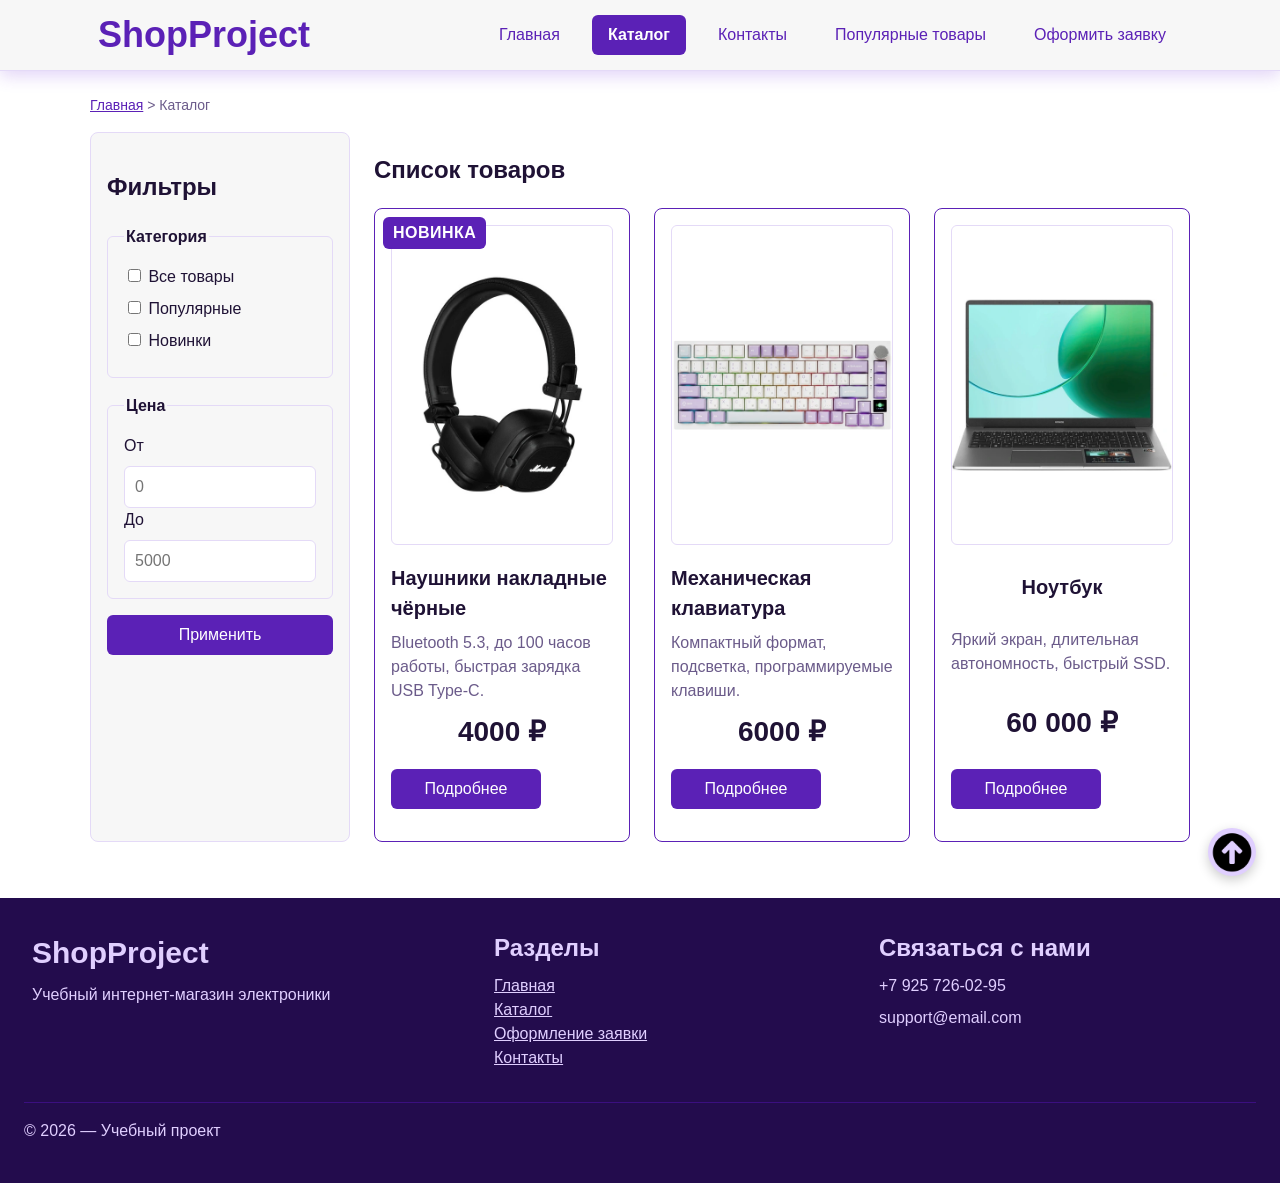
==== commit 416d7ed2: "new design, added order, product pages" ====
--- a/catalog.html
+++ b/catalog.html
@@ -30,15 +30,14 @@
         <nav class="site-nav" aria-label="Основная навигация">
           <ul class="site-nav__list">
             <li class="site-nav__item">
+              <a class="site-nav__link" href="index.html"> Главная </a>
+            </li>
+            <li class="site-nav__item">
               <a
                 class="site-nav__link site-nav__link--active"
-                href="index.html"
+                href="catalog.html"
+                >Каталог</a
               >
-                Главная
-              </a>
-            </li>
-            <li class="site-nav__item">
-              <a class="site-nav__link" href="catalog.html">Каталог</a>
             </li>
             <li class="site-nav__item">
               <a class="site-nav__link" href="contacts.html">Контакты</a>
@@ -47,6 +46,9 @@
               <a class="site-nav__link" href="index.html#popular">
                 Популярные товары
               </a>
+            </li>
+            <li class="site-nav__item">
+              <a class="site-nav__link" href="order.html"> Оформить заявку </a>
             </li>
           </ul>
         </nav>
@@ -104,54 +106,102 @@
           <h2>Список товаров</h2>
           <div class="products-grid">
             <article class="product-card product-card--featured">
-              <h3 class="product-card__title">Товар 1</h3>
+              <span class="product-card__badge">Новинка</span>
+              <a href="product.html"
+                ><img class="product-card__image" src="images/product-1.jpg"
+              /></a>
+              <h3 class="product-card__title">
+                <a href="product.html" class="product-card__link">
+                  Наушники накладные чёрные
+                </a>
+              </h3>
               <p class="product-card__description">
-                Краткое описание учебного товара.
+                Bluetooth 5.3, до 100 часов работы, быстрая зарядка USB Type-C.
               </p>
-              <p class="product-card__price">Цена: 1000 руб.</p>
-              <button
-                class="button product-card__button"
-                type="button"
-                data-product="Товар 1"
-              >
-                Заказать
-              </button>
+              <p class="product-card__price">4000 ₽</p>
+              <a href="product.html">
+                <button
+                  class="button product-card__button"
+                  type="button"
+                  data-product="Товар 1"
+                >
+                  Подробнее
+                </button>
+              </a>
             </article>
             <article class="product-card product-card--featured">
-              <h3 class="product-card__title">Товар 2</h3>
+              <a href="product.html"
+                ><img class="product-card__image" src="images/product-2.jpg"
+              /></a>
+              <h3 class="product-card__title">
+                <a href="product.html" class="product-card__link"
+                  >Механическая клавиатура</a
+                >
+              </h3>
               <p class="product-card__description">
-                Краткое описание учебного товара.
+                Компактный формат, подсветка, программируемые клавиши.
               </p>
-              <p class="product-card__price">Цена: 2000 руб.</p>
-              <button
-                class="button product-card__button"
-                type="button"
-                data-product="Товар 2"
-              >
-                Заказать
-              </button>
+              <p class="product-card__price">6000 ₽</p>
+              <a href="product.html">
+                <button
+                  class="button product-card__button"
+                  type="button"
+                  data-product="Товар 2"
+                >
+                  Подробнее
+                </button>
+              </a>
             </article>
             <article class="product-card product-card--featured">
-              <h3 class="product-card__title">Товар 3</h3>
+              <a href="product.html"
+                ><img class="product-card__image" src="images/product-3.jpg"
+              /></a>
+              <h3 class="product-card__title">
+                <a href="product.html" class="product-card__link">Ноутбук</a>
+              </h3>
               <p class="product-card__description">
-                Краткое описание учебного товара.
+                Яркий экран, длительная автономность, быстрый SSD.
               </p>
-              <p class="product-card__price">Цена: 2500 руб.</p>
-              <button
-                class="button product-card__button"
-                type="button"
-                data-product="Товар 3"
-              >
-                Заказать
-              </button>
+              <p class="product-card__price">60 000 ₽</p>
+              <a href="product.html">
+                <button
+                  class="button product-card__button"
+                  type="button"
+                  data-product="Товар 3"
+                >
+                  Подробнее
+                </button>
+              </a>
             </article>
           </div>
         </section>
       </section>
     </main>
-    <footer>
-      <p>&copy; 2026 Учебный проект. Все права защищены.</p>
-      <p>Дисциплина: Фронтенд и бэкенд разработка</p>
+    <footer id="site-footer">
+      <div class="site-footer__inner">
+        <div>
+          <h2 class="site-footer__logo">ShopProject</h2>
+          <p>Учебный интернет-магазин электроники</p>
+        </div>
+        <div class="site-footer__sections">
+          <h2>Разделы</h2>
+          <a class="site-footer__link" href="index.html">Главная</a>
+          <a class="site-footer__link" href="catalog.html">Каталог</a>
+          <a class="site-footer__link" href="order.html">Оформление заявки</a>
+          <a class="site-footer__link" href="contacts.html">Контакты</a>
+        </div>
+        <div>
+          <h2>Связаться с нами</h2>
+          <p>+7 925 726-02-95</p>
+          <p>support@email.com</p>
+        </div>
+      </div>
+      <div class="site-footer__bottom">
+        <p>&copy; 2026 — Учебный проект</p>
+      </div>
     </footer>
+    <a href="#top" class="scroll-top" aria-label="Наверх" title="Наверх"
+      ><img class="scroll-top__img" src="images/top.png"
+    /></a>
   </body>
 </html>
--- a/css/style.css
+++ b/css/style.css
@@ -11,27 +11,29 @@
  
      - - c o l o r - b g :   # f f f f f f ;   
-     - - c o l o r - t e x t :   # 2 2 2 2 2 2 ; - 
-     - - c o l o r - m u t e d :   # 6 6 6 6 6 6 ; - 
-     - - c o l o r - p r i m a r y :   # 0 0 5 7 b 8 ; - 
-     - - c o l o r - p r i m a r y - d a r k :   # 0 0 3 f 8 6 ; - 
-     - - c o l o r - b o r d e r :   # d d d d d d ; +     - - c o l o r - t e x t :   # 1 f 1 2 3 5 ; + 
+     - - c o l o r - m u t e d :   # 6 b 5 b 8 a ; + 
+     - - c o l o r - p r i m a r y :   # 5 b 2 1 b 6 ; + 
+     - - c o l o r - p r i m a r y - d a r k :   # 3 b 0 f 8 0 ; + 
+     - - c o l o r - b o r d e r :   # e 4 d a f 7 ;   
      - - c o l o r - s u r f a c e :   # f 7 f 7 f 7 ;   
-     - - c o l o r - s u r f a c e - a c c e n t :   # e e f 5 f f ; +     - - c o l o r - s u r f a c e - a c c e n t :   # e 0 c f f f ;   
      - - c o l o r - d a n g e r :   # b 0 0 0 2 0 ;   
-     - - c o l o r - s u c c e s s :   # 1 6 8 a 2 f ; +     - - c o l o r - s u c c e s s :   # 3 f 5 c 1 0 ;   
      - - c o l o r - s u c c e s s - b g :   # e e f a f 0 ;   
      - - c o l o r - w h i t e :   # f f f f f f ; + 
+     - - c o l o r - s h a d o w :   r g b a ( 1 0 9 ,   4 0 ,   2 1 7 ,   0 . 2 ) ;   
      / *    BABC?K  * / @@ -88,7 +90,7 @@
  
      m a r g i n :   0 ;   
-     f o n t - f a m i l y :   A r i a l ,   s a n s - s e r i f ; +     f o n t - f a m i l y :   A r i a l ,   H e l v e t i c a ,   s a n s - s e r i f ;   
      l i n e - h e i g h t :   1 . 5 ;   
@@ -100,8 +102,6 @@
  
    
- h e a d e r , - 
  m a i n ,   
  f o o t e r   { @@ -122,7 +122,9 @@
  
  f o o t e r   {   
-     b a c k g r o u n d - c o l o r :   v a r ( - - c o l o r - s u r f a c e ) ; +     b a c k g r o u n d - c o l o r :   # 2 3 0 c 4 d ; + 
+     c o l o r :   # e d e 9 f e ;   
  }   
@@ -179,6 +181,12 @@
  
      b a c k g r o u n d - c o l o r :   v a r ( - - c o l o r - p r i m a r y ) ;   
+     t r a n s i t i o n : + 
+         b a c k g r o u n d - c o l o r   0 . 3 s   e a s e , + 
+         t r a n s f o r m   0 . 3 s   e a s e ; + 
  }   
  . b u t t o n - - p r i m a r y : h o v e r   { @@ -187,6 +195,8 @@
  
  }   
+ + 
  . b u t t o n - - s e c o n d a r y   {   
      c o l o r :   v a r ( - - c o l o r - p r i m a r y ) ; @@ -195,6 +205,12 @@
  
      b o r d e r :   1 p x   s o l i d   v a r ( - - c o l o r - p r i m a r y ) ;   
+     t r a n s i t i o n : + 
+         b a c k g r o u n d - c o l o r   0 . 3 s   e a s e , + 
+         t r a n s f o r m   0 . 3 s   e a s e ; + 
  }   
  . b u t t o n - - s e c o n d a r y : h o v e r   { @@ -241,6 +257,14 @@
  
  . h e r o   {   
+     d i s p l a y :   g r i d ; + 
+     g r i d - t e m p l a t e - c o l u m n s :   1 . 1 f r   0 . 9 f r ; + 
+     g a p :   v a r ( - - s p a c e - x l ) ; + 
+     a l i g n - i t e m s :   c e n t e r ; + 
      m a x - w i d t h :   v a r ( - - c o n t a i n e r - w i d t h ) ;   
      m a r g i n :   0   a u t o   v a r ( - - s p a c e - x l ) ; @@ -251,7 +275,349 @@
  
      b o r d e r - r a d i u s :   v a r ( - - r a d i u s - l g ) ;   
- } +     b o x - s h a d o w :   0   8 p x   2 4 p x   v a r ( - - c o l o r - s h a d o w ) ; + 
+ } + 
+ + 
+ . h e r o _ _ e y e b r o w   { + 
+     d i s p l a y :   i n l i n e - b l o c k ; + 
+     m a r g i n :   0   0   v a r ( - - s p a c e - s m ) ; + 
+     p a d d i n g :   4 p x   1 2 p x ; + 
+     f o n t - s i z e :   1 4 p x ; + 
+     f o n t - w e i g h t :   7 0 0 ; + 
+     c o l o r :   v a r ( - - c o l o r - p r i m a r y - d a r k ) ; + 
+     t e x t - t r a n s f o r m :   u p p e r c a s e ; + 
+     l e t t e r - s p a c i n g :   0 . 0 5 e m ; + 
+     b a c k g r o u n d - c o l o r :   v a r ( - - c o l o r - w h i t e ) ; + 
+     b o r d e r - r a d i u s :   9 9 9 p x ; + 
+ } + 
+ + 
+ . h e r o _ _ t i t l e   { + 
+     m a r g i n :   0   0   v a r ( - - s p a c e - m d ) ; + 
+     f o n t - s i z e :   4 4 p x ; + 
+     l i n e - h e i g h t :   1 . 1 5 ; + 
+     c o l o r :   v a r ( - - c o l o r - t e x t ) ; + 
+ } + 
+ + 
+ . h e r o _ _ s u b t i t l e   { + 
+     m a r g i n :   0   0   v a r ( - - s p a c e - l g ) ; + 
+     f o n t - s i z e :   1 8 p x ; + 
+     c o l o r :   v a r ( - - c o l o r - m u t e d ) ; + 
+ } + 
+ + 
+ . h e r o _ _ a c t i o n s   { + 
+     d i s p l a y :   f l e x ; + 
+     f l e x - w r a p :   w r a p ; + 
+     g a p :   v a r ( - - s p a c e - m d ) ; + 
+     m a r g i n - b o t t o m :   v a r ( - - s p a c e - l g ) ; + 
+ } + 
+ + 
+ . h e r o _ _ f e a t u r e s   { + 
+     d i s p l a y :   f l e x ; + 
+     f l e x - w r a p :   w r a p ; + 
+     g a p :   v a r ( - - s p a c e - m d ) ; + 
+     p a d d i n g :   0 ; + 
+     m a r g i n :   0 ; + 
+     l i s t - s t y l e :   n o n e ; + 
+ } + 
+ + 
+ . h e r o _ _ f e a t u r e   { + 
+     p o s i t i o n :   r e l a t i v e ; + 
+     p a d d i n g - l e f t :   2 4 p x ; + 
+     f o n t - s i z e :   1 5 p x ; + 
+     c o l o r :   v a r ( - - c o l o r - t e x t ) ; + 
+ } + 
+ + 
+ . h e r o _ _ f e a t u r e : : b e f o r e   { + 
+     c o n t e n t :   " '" ; + 
+     p o s i t i o n :   a b s o l u t e ; + 
+     l e f t :   0 ; + 
+     t o p :   0 ; + 
+     f o n t - w e i g h t :   7 0 0 ; + 
+     c o l o r :   v a r ( - - c o l o r - p r i m a r y ) ; + 
+ } + 
+ + 
+ . h e r o _ _ m e d i a   { + 
+     d i s p l a y :   f l e x ; + 
+     j u s t i f y - c o n t e n t :   c e n t e r ; + 
+ } + 
+ + 
+ . h e r o _ _ i m a g e   { + 
+     d i s p l a y :   b l o c k ; + 
+     w i d t h :   1 0 0 % ; + 
+     m a x - w i d t h :   4 8 0 p x ; + 
+     h e i g h t :   a u t o ; + 
+     b o r d e r - r a d i u s :   v a r ( - - r a d i u s - l g ) ; + 
+     o b j e c t - f i t :   c o n t a i n ; + 
+ } + 
+ + 
+ . a d v a n t a g e s - l i s t   { + 
+     d i s p l a y :   g r i d ; + 
+     g r i d - t e m p l a t e - c o l u m n s :   r e p e a t ( 4 ,   1 f r ) ; + 
+     g a p :   v a r ( - - s p a c e - l g ) ; + 
+     p a d d i n g :   0 ; + 
+     m a r g i n :   0 ; + 
+     l i s t - s t y l e :   n o n e ; + 
+ } + 
+ + 
+ . a d v a n t a g e s - l i s t _ _ i t e m   { + 
+     p a d d i n g :   v a r ( - - s p a c e - l g ) ; + 
+     b o r d e r :   1 p x   s o l i d   v a r ( - - c o l o r - b o r d e r ) ; + 
+     b o r d e r - r a d i u s :   v a r ( - - r a d i u s - m d ) ; + 
+     b a c k g r o u n d - c o l o r :   v a r ( - - c o l o r - b g ) ; + 
+     t r a n s i t i o n : + 
+         b o r d e r - c o l o r   0 . 3 s   e a s e , + 
+         t r a n s f o r m   0 . 3 s   e a s e ; + 
+ } + 
+ + 
+ . a d v a n t a g e s - l i s t _ _ i t e m : h o v e r   { + 
+     b o r d e r - c o l o r :   v a r ( - - c o l o r - p r i m a r y ) ; + 
+     t r a n s f o r m :   t r a n s l a t e Y ( - 2 p x ) ; + 
+ } + 
+ + 
+ . a d v a n t a g e s - l i s t _ _ i c o n   { + 
+     d i s p l a y :   i n l i n e - f l e x ; + 
+     a l i g n - i t e m s :   c e n t e r ; + 
+     j u s t i f y - c o n t e n t :   c e n t e r ; + 
+     w i d t h :   4 4 p x ; + 
+     h e i g h t :   4 4 p x ; + 
+     m a r g i n - b o t t o m :   v a r ( - - s p a c e - m d ) ; + 
+     f o n t - s i z e :   2 2 p x ; + 
+     b a c k g r o u n d - c o l o r :   v a r ( - - c o l o r - s u r f a c e - a c c e n t ) ; + 
+     b o r d e r - r a d i u s :   5 0 % ; + 
+ } + 
+ + 
+ . a d v a n t a g e s - l i s t _ _ t i t l e   { + 
+     m a r g i n :   0   0   v a r ( - - s p a c e - s m ) ; + 
+     f o n t - s i z e :   1 8 p x ; + 
+     c o l o r :   v a r ( - - c o l o r - t e x t ) ; + 
+ } + 
+ + 
+ . a d v a n t a g e s - l i s t _ _ t e x t   { + 
+     m a r g i n :   0 ; + 
+     f o n t - s i z e :   1 5 p x ; + 
+     c o l o r :   v a r ( - - c o l o r - m u t e d ) ; + 
+ } + 
+ + 
+ . a b o u t - s h o p   { + 
+     d i s p l a y :   g r i d ; + 
+     g r i d - t e m p l a t e - c o l u m n s :   1 . 4 f r   1 f r ; + 
+     g a p :   v a r ( - - s p a c e - x l ) ; + 
+     a l i g n - i t e m s :   s t a r t ; + 
+     m a x - w i d t h :   v a r ( - - c o n t a i n e r - w i d t h ) ; + 
+     m a r g i n :   0   a u t o   v a r ( - - s p a c e - x l ) ; + 
+     p a d d i n g :   v a r ( - - s p a c e - x l )   v a r ( - - s p a c e - l g ) ; + 
+     b o r d e r - r a d i u s :   v a r ( - - r a d i u s - l g ) ; + 
+     b a c k g r o u n d - c o l o r :   v a r ( - - c o l o r - s u r f a c e ) ; + 
+     b o r d e r - l e f t :   4 p x   s o l i d   v a r ( - - c o l o r - p r i m a r y ) ; + 
+ } + 
+ + 
+ . a b o u t - s h o p _ _ t i t l e   { + 
+     m a r g i n :   0   0   v a r ( - - s p a c e - m d ) ; + 
+ } + 
+ + 
+ . a b o u t - s h o p _ _ t e x t   { + 
+     m a r g i n :   0   0   v a r ( - - s p a c e - m d ) ; + 
+     c o l o r :   v a r ( - - c o l o r - m u t e d ) ; + 
+ } + 
+ + 
+ . a b o u t - s h o p _ _ f a c t s   { + 
+     d i s p l a y :   g r i d ; + 
+     g r i d - t e m p l a t e - c o l u m n s :   r e p e a t ( 2 ,   1 f r ) ; + 
+     g a p :   v a r ( - - s p a c e - m d ) ; + 
+     m a r g i n :   0 ; + 
+ } + 
+ + 
+ . a b o u t - s h o p _ _ f a c t   { + 
+     p a d d i n g :   v a r ( - - s p a c e - m d ) ; + 
+     b a c k g r o u n d - c o l o r :   v a r ( - - c o l o r - b g ) ; + 
+     b o r d e r :   1 p x   s o l i d   v a r ( - - c o l o r - b o r d e r ) ; + 
+     b o r d e r - r a d i u s :   v a r ( - - r a d i u s - m d ) ; + 
+ } + 
+ + 
+ . a b o u t - s h o p _ _ f a c t - l a b e l   { + 
+     m a r g i n :   0   0   v a r ( - - s p a c e - x s ) ; + 
+     f o n t - s i z e :   1 3 p x ; + 
+     c o l o r :   v a r ( - - c o l o r - m u t e d ) ; + 
+ } + 
+ + 
+ . a b o u t - s h o p _ _ f a c t - v a l u e   { + 
+     m a r g i n :   0 ; + 
+     f o n t - s i z e :   2 2 p x ; + 
+     f o n t - w e i g h t :   7 0 0 ; + 
+     c o l o r :   v a r ( - - c o l o r - p r i m a r y ) ; + 
+ } + 
+   
  . s e c t i o n   {   
@@ -283,6 +649,10 @@
  
  . p r o d u c t - c a r d   {   
+     p o s i t i o n :   r e l a t i v e ; + 
+     o v e r f l o w :   h i d d e n ; + 
      d i s p l a y :   f l e x ;   
      f l e x - d i r e c t i o n :   c o l u m n ; @@ -297,12 +667,16 @@
  
      b a c k g r o u n d - c o l o r :   v a r ( - - c o l o r - b g ) ;   
+     t r a n s i t i o n :   t r a n s f o r m   0 . 3 s   e a s e ; + 
  }   
  . p r o d u c t - c a r d : h o v e r   {   
      b o r d e r - c o l o r :   v a r ( - - c o l o r - p r i m a r y ) ;   
+     t r a n s f o r m :   s c a l e ( 1 . 0 5 ) ; + 
  }   
  . p r o d u c t - c a r d - - f e a t u r e d   { @@ -317,388 +691,1512 @@
  
  }   
+ + 
+ . p r o d u c t - c a r d _ _ b a d g e   { + 
+     p o s i t i o n :   a b s o l u t e ; + 
+     t o p :   v a r ( - - s p a c e - s m ) ; + 
+     l e f t :   v a r ( - - s p a c e - s m ) ; + 
+     z - i n d e x :   1 ; + 
+     d i s p l a y :   i n l i n e - b l o c k ; + 
+     p a d d i n g :   4 p x   1 0 p x ; + 
+     f o n t - s i z e :   1 6 p x ; + 
+     f o n t - w e i g h t :   7 0 0 ; + 
+     c o l o r :   v a r ( - - c o l o r - w h i t e ) ; + 
+     t e x t - t r a n s f o r m :   u p p e r c a s e ; + 
+     l e t t e r - s p a c i n g :   0 . 0 3 e m ; + 
+     b a c k g r o u n d - c o l o r :   v a r ( - - c o l o r - p r i m a r y ) ; + 
+     b o r d e r - r a d i u s :   v a r ( - - r a d i u s - s m ) ; + 
+ } + 
+ + 
+ . p r o d u c t - c a r d _ _ i m a g e   { + 
+     d i s p l a y :   b l o c k ; + 
+     w i d t h :   1 0 0 % ; + 
+     h e i g h t :   3 2 0 p x ; + 
+     o b j e c t - f i t :   c o n t a i n ; + 
+     m a r g i n - b o t t o m :   1 0 p x ; + 
+     b o r d e r :   1 p x   s o l i d   v a r ( - - c o l o r - b o r d e r ) ; + 
+     b o r d e r - r a d i u s :   v a r ( - - r a d i u s - s m ) ; + 
+ } + 
+ . p r o d u c t - c a r d _ _ i m a g e : h o v e r   { + 
+     b o r d e r :   1 p x   s o l i d   v a r ( - - c o l o r - p r i m a r y ) ; + 
+ } + 
  . p r o d u c t - c a r d _ _ t i t l e   {   
+     m a r g i n :   a u t o ; + 
+     c o l o r :   v a r ( - - c o l o r - t e x t ) ; + 
+ } + 
+ . p r o d u c t - c a r d _ _ d e s c r i p t i o n   { + 
+     m a r g i n :   a u t o ; + 
+     c o l o r :   v a r ( - - c o l o r - m u t e d ) ; + 
+ } + 
+ + 
+ . p r o d u c t - c a r d _ _ p r i c e   { + 
+     m a r g i n :   a u t o ; + 
+     f o n t - s i z e :   2 8 p x ; + 
+     f o n t - w e i g h t :   b o l d ; + 
+ } + 
+ . p r o d u c t - c a r d - - d i s c o u n t   . p r o d u c t - c a r d _ _ p r i c e   { + 
+     c o l o r :   v a r ( - - c o l o r - d a n g e r ) ; + 
+ } + 
+ . p r o d u c t - c a r d _ _ b u t t o n   { + 
+     m a r g i n :   v a r ( - - s p a c e - s m )   a u t o   v a r ( - - s p a c e - m d ) ; + 
+     c o l o r :   v a r ( - - c o l o r - w h i t e ) ; + 
+     b a c k g r o u n d - c o l o r :   v a r ( - - c o l o r - p r i m a r y ) ; + 
+     w i d t h :   1 0 0 % ; + 
+     m a x - w i d t h :   1 5 0 p x ; + 
+     t r a n s i t i o n :   m a x - w i d t h   0 . 5 s   e a s e ; + 
+ } + 
+ + 
+ . p r o d u c t - c a r d _ _ b u t t o n : h o v e r   { + 
+     b a c k g r o u n d - c o l o r :   v a r ( - - c o l o r - p r i m a r y - d a r k ) ; + 
+     m a x - w i d t h :   1 0 0 % ; + 
+ } + 
+ + 
+ . p r o d u c t - c a r d _ _ b u t t o n - - o r d e r   { + 
+     w i d t h :   1 0 0 % ; + 
+ } + 
+ + 
+ . c a t a l o g - l a y o u t   { + 
+     m a x - w i d t h :   v a r ( - - c o n t a i n e r - w i d t h ) ; + 
+     m a r g i n :   0   a u t o   v a r ( - - s p a c e - x l ) ; + 
+     d i s p l a y :   g r i d ; + 
+     g r i d - t e m p l a t e - c o l u m n s :   2 6 0 p x   1 f r ; + 
+     g r i d - t e m p l a t e - a r e a s :   " f i l t e r s   p r o d u c t s " ; + 
+     g a p :   v a r ( - - s p a c e - l g ) ; + 
+ } + 
+ . c a t a l o g - f i l t e r s   { + 
+     g r i d - a r e a :   f i l t e r s ; + 
+     p a d d i n g :   v a r ( - - s p a c e - m d ) ; + 
+     b o r d e r :   1 p x   s o l i d   v a r ( - - c o l o r - b o r d e r ) ; + 
+     b o r d e r - r a d i u s :   v a r ( - - r a d i u s - m d ) ; + 
+     b a c k g r o u n d - c o l o r :   v a r ( - - c o l o r - s u r f a c e ) ; + 
+ } + 
+ . c a t a l o g - p r o d u c t s   { + 
+     g r i d - a r e a :   p r o d u c t s ; + 
+ } + 
+ + 
+ . f i l t e r s - f o r m   { + 
+     d i s p l a y :   g r i d ; + 
+     g a p :   v a r ( - - s p a c e - m d ) ; + 
+ } + 
+ . f i l t e r s - f o r m   f i e l d s e t   { + 
      m a r g i n :   0 ;   
+     p a d d i n g :   v a r ( - - s p a c e - m d ) ; + 
+     b o r d e r :   1 p x   s o l i d   v a r ( - - c o l o r - b o r d e r ) ; + 
+     b o r d e r - r a d i u s :   v a r ( - - r a d i u s - s m ) ; + 
+ } + 
+ . f i l t e r s - f o r m   l e g e n d   { + 
+     f o n t - w e i g h t :   7 0 0 ; + 
+ } + 
+ . f i l t e r s - f o r m   l a b e l   { + 
+     d i s p l a y :   b l o c k ; + 
+     m a r g i n - b o t t o m :   v a r ( - - s p a c e - s m ) ; + 
+ } + 
+ . f i l t e r s - f o r m   i n p u t [ t y p e = " n u m b e r " ]   { + 
+     w i d t h :   1 0 0 % ; + 
+     p a d d i n g :   8 p x   1 0 p x ; + 
+     b o r d e r :   1 p x   s o l i d   v a r ( - - c o l o r - b o r d e r ) ; + 
+     b o r d e r - r a d i u s :   v a r ( - - r a d i u s - s m ) ; + 
+     f o n t :   i n h e r i t ; + 
+ } + 
+ + 
+ . a s i d e - i n f o   { + 
+     m a x - w i d t h :   v a r ( - - c o n t a i n e r - w i d t h ) ; + 
+     m a r g i n :   0   a u t o   v a r ( - - s p a c e - x l ) ; + 
+     p a d d i n g :   v a r ( - - s p a c e - m d ) ; + 
+     b o r d e r - l e f t :   4 p x   s o l i d   v a r ( - - c o l o r - p r i m a r y ) ; + 
+     b a c k g r o u n d - c o l o r :   v a r ( - - c o l o r - s u r f a c e ) ; + 
+ } + 
+ + 
+ . s i t e - h e a d e r   { + 
+     p o s i t i o n :   s t i c k y ; + 
+     t o p :   0 ; + 
+     z - i n d e x :   5 0 ; + 
+     b o r d e r - b o t t o m :   1 p x   s o l i d   v a r ( - - c o l o r - b o r d e r ) ; + 
+     b o x - s h a d o w :   0   5 p x   1 6 p x   r g b a ( 1 0 9 ,   4 0 ,   2 1 7 ,   0 . 2 ) ; + 
+ } + 
+ . s i t e - h e a d e r _ _ i n n e r   { + 
+     d i s p l a y :   f l e x ; + 
+     a l i g n - i t e m s :   c e n t e r ; + 
+     j u s t i f y - c o n t e n t :   s p a c e - b e t w e e n ; + 
+     m a x - w i d t h :   v a r ( - - c o n t a i n e r - w i d t h ) ; + 
+     m a r g i n :   0   a u t o ; + 
+     p a d d i n g :   v a r ( - - s p a c e - s m ) ; + 
+ } + 
+ + 
+ . s i t e - n a v   { + 
+     m a r g i n :   0 ; + 
+ } + 
+ + 
+ . s i t e - h e a d e r _ _ l o g o   { + 
+     f o n t - w e i g h t :   b o l d ; + 
+     f o n t - s i z e :   3 6 p x ; + 
+     m a r g i n - r i g h t :   1 6 p x ; + 
+     c o l o r :   v a r ( - - c o l o r - p r i m a r y ) ; + 
+     t e x t - d e c o r a t i o n :   n o n e ; + 
+     t r a n s i t i o n :   c o l o r   0 . 4 s   e a s e ; + 
+ } + 
+ + 
+ . s i t e - h e a d e r _ _ l o g o : h o v e r   { + 
+     c o l o r :   v a r ( - - c o l o r - p r i m a r y - d a r k ) ; + 
+ } + 
+ + 
+ . s i t e - h e a d e r _ _ c o n t a c t s   { + 
+     c o l o r :   v a r ( - - c o l o r - p r i m a r y ) ; + 
+     f o n t - w e i g h t :   6 0 0 ; + 
+ } + 
+ + 
+ . s i t e - n a v _ _ l i s t   { + 
+     d i s p l a y :   f l e x ; + 
+     f l e x - w r a p :   w r a p ; + 
+     j u s t i f y - c o n t e n t :   c e n t e r ; + 
+     a l i g n - i t e m s :   c e n t e r ; + 
+     a l i g n - s e l f :   c e n t e r ; + 
+     g a p :   v a r ( - - s p a c e - m d ) ; + 
+     p a d d i n g :   0 ; + 
+     m a r g i n :   0 ; + 
+     l i s t - s t y l e :   n o n e ; + 
+ } + 
+ . s i t e - n a v _ _ l i n k   { + 
+     d i s p l a y :   i n l i n e - b l o c k ; + 
+     p a d d i n g :   v a r ( - - s p a c e - s m )   v a r ( - - s p a c e - m d ) ; + 
+     c o l o r :   v a r ( - - c o l o r - p r i m a r y ) ; + 
+     t e x t - d e c o r a t i o n :   n o n e ; + 
+     b o r d e r - r a d i u s :   v a r ( - - r a d i u s - s m ) ; + 
+     t r a n s i t i o n : + 
+         b a c k g r o u n d - c o l o r   0 . 4 s   e a s e , + 
+         t r a n s f o r m   0 . 4 s   e a s e ; + 
+ } + 
+ . s i t e - n a v _ _ l i n k : h o v e r   { + 
+     c o l o r :   v a r ( - - c o l o r - w h i t e ) ; + 
+     b a c k g r o u n d - c o l o r :   v a r ( - - c o l o r - p r i m a r y ) ; + 
+ } + 
+ + 
+ . s i t e - n a v _ _ l i n k : f o c u s - v i s i b l e   { + 
+     o u t l i n e :   2 p x   s o l i d   v a r ( - - c o l o r - p r i m a r y ) ; + 
+     o u t l i n e - o f f s e t :   3 p x ; + 
+ } + 
+ . s i t e - n a v _ _ l i n k - - a c t i v e   { + 
+     c o l o r :   v a r ( - - c o l o r - w h i t e ) ; + 
+     b a c k g r o u n d - c o l o r :   v a r ( - - c o l o r - p r i m a r y ) ; + 
+     f o n t - w e i g h t :   6 0 0 ; + 
+ } + 
+ + 
+ . b r e a d c r u m b s   { + 
+     m a x - w i d t h :   v a r ( - - c o n t a i n e r - w i d t h ) ; + 
+     m a r g i n :   0   a u t o   v a r ( - - s p a c e - m d ) ; + 
+     f o n t - s i z e :   1 4 p x ; + 
+     c o l o r :   v a r ( - - c o l o r - m u t e d ) ; + 
+ } + 
+ . b r e a d c r u m b s _ _ l i n k   { + 
+     c o l o r :   v a r ( - - c o l o r - p r i m a r y ) ; + 
+ } + 
+ + 
+ . b r e a d c r u m b s _ _ c u r r e n t : : b e f o r e   { + 
+     c o n t e n t :   "   >   " ; + 
+     c o l o r :   v a r ( - - c o l o r - m u t e d ) ; + 
+ } + 
+ + 
+ . p r o d u c t - d e t a i l   { + 
+     d i s p l a y :   g r i d ; + 
+     g r i d - t e m p l a t e - c o l u m n s :   m i n m a x ( 2 8 0 p x ,   4 8 0 p x )   1 f r ; + 
+     g a p :   v a r ( - - s p a c e - x l ) ; + 
+     a l i g n - i t e m s :   s t a r t ; + 
+ } + 
+ + 
+ . p r o d u c t - d e t a i l _ _ i n f o   { + 
+     d i s p l a y :   f l e x ; + 
+     f l e x - d i r e c t i o n :   c o l u m n ; + 
+ } + 
+ + 
+ . p r o d u c t - d e t a i l _ _ i m a g e   { + 
+     d i s p l a y :   b l o c k ; + 
+     w i d t h :   1 0 0 % ; + 
+     h e i g h t :   a u t o ; + 
+     b o r d e r :   1 p x   s o l i d   v a r ( - - c o l o r - b o r d e r ) ; + 
+     b o r d e r - r a d i u s :   v a r ( - - r a d i u s - m d ) ; + 
+     b a c k g r o u n d - c o l o r :   v a r ( - - c o l o r - s u r f a c e ) ; + 
+ } + 
+ + 
+ . p r o d u c t - d e t a i l _ _ t i t l e   { + 
+     m a r g i n :   0   0   v a r ( - - s p a c e - s m ) ; + 
+     f o n t - s i z e :   3 8 p x ; + 
      c o l o r :   v a r ( - - c o l o r - t e x t ) ;   
  }   
- . p r o d u c t - c a r d _ _ d e s c r i p t i o n   { + + 
+ . p r o d u c t - d e t a i l _ _ p r i c e   { + 
+     m a r g i n :   0   0   v a r ( - - s p a c e - s m ) ; + 
+     f o n t - s i z e :   3 8 p x ; + 
+     f o n t - w e i g h t :   b o l d ; + 
+ } + 
+ + 
+ . p r o d u c t - d e t a i l _ _ s t o c k   {   
      m a r g i n :   0 ;   
+     f o n t - s i z e :   2 0 p x ; + 
+     f o n t - w e i g h t :   7 0 0 ; + 
+     c o l o r :   v a r ( - - c o l o r - s u c c e s s ) ; + 
+ } + 
+ + 
+ . p r o d u c t - d e t a i l _ _ d e s c r i p t i o n   { + 
      c o l o r :   v a r ( - - c o l o r - m u t e d ) ;   
- } - 
- . p r o d u c t - c a r d _ _ p r i c e   { +     t e x t - o v e r f l o w :   e l l i p s i s ; + 
+ } + 
+ + 
+ . p r o d u c t - d e t a i l _ _ b u t t o n   { + 
+     m a r g i n - t o p :   v a r ( - - s p a c e - m d ) ; + 
+ } + 
+ + 
+ . a b o u t - p r o d u c t _ _ d e s c r i p t i o n   { + 
+     c o l o r :   v a r ( - - c o l o r - m u t e d ) ; + 
+ } + 
+ + 
+ . s p e c s - t a b l e   { + 
+     w i d t h :   1 0 0 % ; + 
+     m a x - w i d t h :   v a r ( - - c o n t a i n e r - w i d t h ) ; + 
+     b o r d e r - c o l l a p s e :   c o l l a p s e ; + 
+     b o r d e r :   1 p x   s o l i d   v a r ( - - c o l o r - b o r d e r ) ; + 
+     b o r d e r - r a d i u s :   v a r ( - - r a d i u s - m d ) ; + 
+     o v e r f l o w :   h i d d e n ; + 
+ } + 
+ + 
+ . s p e c s - t a b l e _ _ r o w : n t h - c h i l d ( o d d )   { + 
+     b a c k g r o u n d - c o l o r :   v a r ( - - c o l o r - s u r f a c e ) ; + 
+ } + 
+ + 
+ . s p e c s - t a b l e _ _ h e a d , + 
+ . s p e c s - t a b l e _ _ c e l l   { + 
+     p a d d i n g :   v a r ( - - s p a c e - s m )   v a r ( - - s p a c e - m d ) ; + 
+     t e x t - a l i g n :   l e f t ; + 
+     b o r d e r - b o t t o m :   1 p x   s o l i d   v a r ( - - c o l o r - b o r d e r ) ; + 
+ } + 
+ + 
+ . s p e c s - t a b l e _ _ h e a d   { + 
+     w i d t h :   2 2 0 p x ; + 
+     f o n t - w e i g h t :   7 0 0 ; + 
+     c o l o r :   v a r ( - - c o l o r - t e x t ) ; + 
+ } + 
+ + 
+ . s p e c s - t a b l e _ _ c e l l   { + 
+     c o l o r :   v a r ( - - c o l o r - m u t e d ) ; + 
+ } + 
+ + 
+ . s p e c s - t a b l e _ _ r o w : l a s t - c h i l d   . s p e c s - t a b l e _ _ h e a d , + 
+ . s p e c s - t a b l e _ _ r o w : l a s t - c h i l d   . s p e c s - t a b l e _ _ c e l l   { + 
+     b o r d e r - b o t t o m :   n o n e ; + 
+ } + 
+ + 
+ . p r o d u c t - c a r d _ _ l i n k   { + 
+     c o l o r :   v a r ( - - c o l o r - t e x t ) ; + 
+     f o n t - s i z e :   2 0 p x ; + 
+     t e x t - d e c o r a t i o n :   n o n e ; + 
+ } + 
+ + 
+ . p r o d u c t - c a r d _ _ l i n k : h o v e r   { + 
+     c o l o r :   v a r ( - - c o l o r - p r i m a r y ) ; + 
+ } + 
+ + 
+ . v i s u a l l y - h i d d e n   { + 
+     p o s i t i o n :   a b s o l u t e ; + 
+     w i d t h :   1 p x ; + 
+     h e i g h t :   1 p x ; + 
+     m a r g i n :   - 1 p x ; + 
+     p a d d i n g :   0 ; + 
+     b o r d e r :   0 ; + 
+     o v e r f l o w :   h i d d e n ; + 
+     c l i p :   r e c t ( 0   0   0   0 ) ; + 
+     w h i t e - s p a c e :   n o w r a p ; + 
+ } + 
+ + 
+ . c o n t a c t s - i n t r o   { + 
+     m a x - w i d t h :   v a r ( - - c o n t a i n e r - w i d t h ) ; + 
+ } + 
+ + 
+ . c o n t a c t s - i n t r o _ _ t e x t   { + 
+     m a x - w i d t h :   6 4 0 p x ; + 
+     m a r g i n :   v a r ( - - s p a c e - m d )   0   0 ; + 
+     c o l o r :   v a r ( - - c o l o r - m u t e d ) ; + 
+     f o n t - s i z e :   1 8 p x ; + 
+ } + 
+ + 
+ . c o n t a c t s - g r i d   { + 
+     d i s p l a y :   g r i d ; + 
+     g r i d - t e m p l a t e - c o l u m n s :   r e p e a t ( 4 ,   1 f r ) ; + 
+     g a p :   v a r ( - - s p a c e - l g ) ; + 
+ } + 
+ + 
+ . c o n t a c t - c a r d   { + 
+     p a d d i n g :   v a r ( - - s p a c e - l g ) ; + 
+     b o r d e r :   1 p x   s o l i d   v a r ( - - c o l o r - b o r d e r ) ; + 
+     b o r d e r - r a d i u s :   v a r ( - - r a d i u s - m d ) ; + 
+     b a c k g r o u n d - c o l o r :   v a r ( - - c o l o r - b g ) ; + 
+     t r a n s i t i o n : + 
+         b o r d e r - c o l o r   0 . 3 s   e a s e , + 
+         t r a n s f o r m   0 . 3 s   e a s e , + 
+         b o x - s h a d o w   0 . 3 s   e a s e ; + 
+ } + 
+ + 
+ . c o n t a c t - c a r d : h o v e r   { + 
+     b o r d e r - c o l o r :   v a r ( - - c o l o r - p r i m a r y ) ; + 
+     t r a n s f o r m :   t r a n s l a t e Y ( - 2 p x ) ; + 
+     b o x - s h a d o w :   0   8 p x   2 0 p x   v a r ( - - c o l o r - s h a d o w ) ; + 
+ } + 
+ + 
+ . c o n t a c t - c a r d _ _ i c o n   { + 
+     d i s p l a y :   i n l i n e - f l e x ; + 
+     a l i g n - i t e m s :   c e n t e r ; + 
+     j u s t i f y - c o n t e n t :   c e n t e r ; + 
+     w i d t h :   4 4 p x ; + 
+     h e i g h t :   4 4 p x ; + 
+     m a r g i n - b o t t o m :   v a r ( - - s p a c e - m d ) ; + 
+     f o n t - s i z e :   2 2 p x ; + 
+     b a c k g r o u n d - c o l o r :   v a r ( - - c o l o r - s u r f a c e - a c c e n t ) ; + 
+     b o r d e r - r a d i u s :   5 0 % ; + 
+ } + 
+ + 
+ . c o n t a c t - c a r d _ _ t i t l e   { + 
+     m a r g i n :   0   0   v a r ( - - s p a c e - s m ) ; + 
+     f o n t - s i z e :   1 8 p x ; + 
+ } + 
+ + 
+ . c o n t a c t - c a r d _ _ t e x t   {   
      m a r g i n :   0 ;   
+     f o n t - s i z e :   1 6 p x ; + 
+     c o l o r :   v a r ( - - c o l o r - t e x t ) ; + 
+ } + 
+ + 
+ . c o n t a c t - c a r d _ _ l i n k   { + 
+     c o l o r :   v a r ( - - c o l o r - p r i m a r y ) ; + 
+     t e x t - d e c o r a t i o n :   n o n e ; + 
+ } + 
+ + 
+ . c o n t a c t - c a r d _ _ l i n k : h o v e r   { + 
+     t e x t - d e c o r a t i o n :   u n d e r l i n e ; + 
+ } + 
+ + 
+ . c o n t a c t - c a r d _ _ n o t e   { + 
+     m a r g i n :   v a r ( - - s p a c e - s m )   0   0 ; + 
+     f o n t - s i z e :   1 4 p x ; + 
+     c o l o r :   v a r ( - - c o l o r - m u t e d ) ; + 
+ } + 
+ + 
+ . c o n t a c t - f o r m - s e c t i o n   { + 
+     d i s p l a y :   g r i d ; + 
+     g r i d - t e m p l a t e - c o l u m n s :   1 f r   1 . 2 f r ; + 
+     g a p :   v a r ( - - s p a c e - x l ) ; + 
+     a l i g n - i t e m s :   s t a r t ; + 
+     p a d d i n g :   v a r ( - - s p a c e - x l )   v a r ( - - s p a c e - l g ) ; + 
+     b o r d e r - r a d i u s :   v a r ( - - r a d i u s - l g ) ; + 
+     b a c k g r o u n d - c o l o r :   v a r ( - - c o l o r - s u r f a c e ) ; + 
+     b o r d e r - l e f t :   4 p x   s o l i d   v a r ( - - c o l o r - p r i m a r y ) ; + 
+ } + 
+ + 
+ . c o n t a c t - f o r m - s e c t i o n _ _ t e x t   h 2   { + 
+     m a r g i n - t o p :   0 ; + 
+ } + 
+ + 
+ . c o n t a c t - f o r m - s e c t i o n _ _ t e x t   p   { + 
+     c o l o r :   v a r ( - - c o l o r - m u t e d ) ; + 
+ } + 
+ + 
+ . c o n t a c t - f o r m - s e c t i o n _ _ l i s t   { + 
+     p a d d i n g - l e f t :   2 0 p x ; + 
+     m a r g i n :   v a r ( - - s p a c e - m d )   0   0 ; + 
+     c o l o r :   v a r ( - - c o l o r - t e x t ) ; + 
+ } + 
+ + 
+ . c o n t a c t - f o r m - s e c t i o n _ _ l i s t   l i   { + 
+     m a r g i n - b o t t o m :   v a r ( - - s p a c e - s m ) ; + 
+     p o s i t i o n :   r e l a t i v e ; + 
+ } + 
+ + 
+ . c o n t a c t - f o r m - s e c t i o n _ _ l i s t   l i : : m a r k e r   { + 
+     c o l o r :   v a r ( - - c o l o r - p r i m a r y ) ; + 
+ } + 
+ + 
+ . c o n t a c t - f o r m   { + 
+     p a d d i n g :   v a r ( - - s p a c e - l g ) ; + 
+     b o r d e r :   1 p x   s o l i d   v a r ( - - c o l o r - b o r d e r ) ; + 
+     b o r d e r - r a d i u s :   v a r ( - - r a d i u s - m d ) ; + 
+     b a c k g r o u n d - c o l o r :   v a r ( - - c o l o r - b g ) ; + 
+ } + 
+ + 
+ . c o n t a c t s - m a p   { + 
+     d i s p l a y :   g r i d ; + 
+     g r i d - t e m p l a t e - c o l u m n s :   1 f r   1 . 2 f r ; + 
+     g a p :   v a r ( - - s p a c e - x l ) ; + 
+     a l i g n - i t e m s :   s t r e t c h ; + 
+ } + 
+ + 
+ . c o n t a c t s - m a p _ _ i n f o   h 2   { + 
+     m a r g i n - t o p :   0 ; + 
+ } + 
+ + 
+ . c o n t a c t s - m a p _ _ i n f o   p   { + 
+     c o l o r :   v a r ( - - c o l o r - m u t e d ) ; + 
+ } + 
+ + 
+ . c o n t a c t s - m a p _ _ f a c t s   { + 
+     d i s p l a y :   g r i d ; + 
+     g a p :   v a r ( - - s p a c e - m d ) ; + 
+     m a r g i n :   v a r ( - - s p a c e - l g )   0 ; + 
+ } + 
+ + 
+ . c o n t a c t s - m a p _ _ f a c t   { + 
+     p a d d i n g :   v a r ( - - s p a c e - m d ) ; + 
+     b o r d e r :   1 p x   s o l i d   v a r ( - - c o l o r - b o r d e r ) ; + 
+     b o r d e r - r a d i u s :   v a r ( - - r a d i u s - m d ) ; + 
+     b a c k g r o u n d - c o l o r :   v a r ( - - c o l o r - s u r f a c e ) ; + 
+ } + 
+ + 
+ . c o n t a c t s - m a p _ _ f a c t   d t   { + 
+     m a r g i n - b o t t o m :   v a r ( - - s p a c e - x s ) ; + 
+     f o n t - s i z e :   1 3 p x ; + 
+     c o l o r :   v a r ( - - c o l o r - m u t e d ) ; + 
+ } + 
+ + 
+ . c o n t a c t s - m a p _ _ f a c t   d d   { + 
+     m a r g i n :   0 ; + 
+     f o n t - w e i g h t :   6 0 0 ; + 
+     c o l o r :   v a r ( - - c o l o r - t e x t ) ; + 
+ } + 
+ + 
+ . s c r o l l - t o p   { + 
+     p o s i t i o n :   f i x e d ; + 
+     r i g h t :   v a r ( - - s p a c e - l g ) ; + 
+     b o t t o m :   v a r ( - - s p a c e - l g ) ; + 
+     z - i n d e x :   1 0 0 ; + 
+     d i s p l a y :   i n l i n e - f l e x ; + 
+     a l i g n - i t e m s :   c e n t e r ; + 
+     j u s t i f y - c o n t e n t :   c e n t e r ; + 
+     w i d t h :   4 8 p x ; + 
+     h e i g h t :   4 8 p x ; + 
+     f o n t - s i z e :   2 2 p x ; + 
+     l i n e - h e i g h t :   1 ; + 
+     c o l o r :   v a r ( - - c o l o r - w h i t e ) ; + 
+     t e x t - d e c o r a t i o n :   n o n e ; + 
+     b a c k g r o u n d - c o l o r :   v a r ( - - c o l o r - s u r f a c e - a c c e n t ) ; + 
+     b o r d e r - r a d i u s :   5 0 % ; + 
+     b o x - s h a d o w :   0   4 p x   1 2 p x   r g b a ( 0 ,   0 ,   0 ,   0 . 2 ) ; + 
+     t r a n s i t i o n : + 
+         b a c k g r o u n d - c o l o r   0 . 2 s   e a s e , + 
+         t r a n s f o r m   0 . 2 s   e a s e ; + 
+ } + 
+ + 
+ . s c r o l l - t o p : h o v e r   { + 
+     b a c k g r o u n d - c o l o r :   v a r ( - - c o l o r - p r i m a r y ) ; + 
+     t r a n s f o r m :   t r a n s l a t e Y ( - 2 p x ) ; + 
+ } + 
+ + 
+ . s c r o l l - t o p : f o c u s - v i s i b l e   { + 
+     o u t l i n e :   2 p x   s o l i d   v a r ( - - c o l o r - p r i m a r y ) ; + 
+     o u t l i n e - o f f s e t :   3 p x ; + 
+ } + 
+ + 
+ . s c r o l l - t o p _ _ i m g   { + 
+     w i d t h :   1 0 0 % ; + 
+     h e i g h t :   a u t o ; + 
+ } + 
+ + 
+ . s i t e - f o o t e r _ _ i n n e r   { + 
+     d i s p l a y :   g r i d ; + 
+     g r i d - t e m p l a t e - c o l u m n s :   1 . 2 f r   1 f r   1 f r ; + 
+     p a d d i n g - b o t t o m :   3 2 p x ; + 
+ } + 
+ + 
+ . s i t e - f o o t e r _ _ i n n e r   p   { + 
+     m a r g i n :   v a r ( - - s p a c e - s m ) ; + 
+     f o n t - s i z e :   1 6 p x ; + 
+     c o l o r :   v a r ( - - c o l o r - s u r f a c e - a c c e n t ) ; + 
+ } + 
+ + 
+ . s i t e - f o o t e r _ _ i n n e r   a   { + 
+     m a r g i n :   a u t o   v a r ( - - s p a c e - s m ) ; + 
+     c o l o r :   # e 0 c f f f ; + 
+ } + 
+ + 
+ . s i t e - f o o t e r _ _ l o g o   { + 
+     m a r g i n :   v a r ( - - s p a c e - s m ) ; + 
+     f o n t - s i z e :   3 0 p x ; + 
+     c o l o r :   v a r ( - - c o l o r - s u r f a c e - a c c e n t ) ; + 
+ } + 
+ + 
+ . s i t e - f o o t e r _ _ i n n e r   h 2   { + 
+     c o l o r :   v a r ( - - c o l o r - s u r f a c e - a c c e n t ) ; + 
+     m a r g i n :   v a r ( - - s p a c e - s m ) ; + 
+ } + 
+ + 
+ . s i t e - f o o t e r _ _ s e c t i o n s   { + 
+     d i s p l a y :   f l e x ; + 
+     f l e x - d i r e c t i o n :   c o l u m n ; + 
+ } + 
+ + 
+ . s i t e - f o o t e r _ _ b o t t o m   { + 
+     b o r d e r - t o p :   1 p x   s o l i d   v a r ( - - c o l o r - p r i m a r y - d a r k ) ; + 
+     c o l o r :   v a r ( - - c o l o r - s u r f a c e - a c c e n t ) ; + 
+ } + 
+ + 
+ / *   = = = = = = = = = = = = = = = = = = = = = = = = = = = = = = = + 
+ 5 .   $>@<0  8  <>40;L=>5  >:=>+ 
+ = = = = = = = = = = = = = = = = = = = = = = = = = = = = = = =   * / + 
+ . o r d e r - i n t r o   { + 
+     m a x - w i d t h :   v a r ( - - c o n t a i n e r - w i d t h ) ; + 
+ } + 
+ + 
+ . o r d e r - i n t r o _ _ e y e b r o w   { + 
+     d i s p l a y :   i n l i n e - b l o c k ; + 
+     m a r g i n :   0   0   v a r ( - - s p a c e - s m ) ; + 
+     p a d d i n g :   4 p x   1 2 p x ; + 
+     f o n t - s i z e :   1 3 p x ; + 
      f o n t - w e i g h t :   7 0 0 ;   
- } - 
- . p r o d u c t - c a r d - - d i s c o u n t   . p r o d u c t - c a r d _ _ p r i c e   { - 
-     c o l o r :   v a r ( - - c o l o r - d a n g e r ) ; - 
- } - 
- . p r o d u c t - c a r d _ _ b u t t o n   { - 
-     m a r g i n - t o p :   a u t o ; - 
-     a l i g n - s e l f :   f l e x - s t a r t ; - 
- } - 
- - 
- . c a t a l o g - l a y o u t   { +     c o l o r :   v a r ( - - c o l o r - p r i m a r y - d a r k ) ; + 
+     t e x t - t r a n s f o r m :   u p p e r c a s e ; + 
+     l e t t e r - s p a c i n g :   0 . 0 5 e m ; + 
+     b a c k g r o u n d - c o l o r :   v a r ( - - c o l o r - s u r f a c e - a c c e n t ) ; + 
+     b o r d e r - r a d i u s :   9 9 9 p x ; + 
+ } + 
+ + 
+ . o r d e r - i n t r o _ _ t i t l e   { + 
+     m a r g i n :   0   0   v a r ( - - s p a c e - m d ) ; + 
+     f o n t - s i z e :   4 0 p x ; + 
+ } + 
+ + 
+ . o r d e r - i n t r o _ _ t e x t   { + 
+     m a x - w i d t h :   6 4 0 p x ; + 
+     m a r g i n :   0   0   v a r ( - - s p a c e - l g ) ; + 
+     c o l o r :   v a r ( - - c o l o r - m u t e d ) ; + 
+     f o n t - s i z e :   1 8 p x ; + 
+ } + 
+ + 
+ . o r d e r - s t e p s   { + 
+     d i s p l a y :   f l e x ; + 
+     f l e x - w r a p :   w r a p ; + 
+     g a p :   v a r ( - - s p a c e - l g ) ; + 
+     p a d d i n g :   0 ; + 
+     m a r g i n :   0   0   v a r ( - - s p a c e - x l ) ; + 
+     l i s t - s t y l e :   n o n e ; + 
+ } + 
+ + 
+ . o r d e r - s t e p s _ _ i t e m   { + 
+     d i s p l a y :   f l e x ; + 
+     a l i g n - i t e m s :   c e n t e r ; + 
+     g a p :   v a r ( - - s p a c e - s m ) ; + 
+     c o l o r :   v a r ( - - c o l o r - t e x t ) ; + 
+ } + 
+ + 
+ . o r d e r - s t e p s _ _ n u m   { + 
+     d i s p l a y :   i n l i n e - f l e x ; + 
+     a l i g n - i t e m s :   c e n t e r ; + 
+     j u s t i f y - c o n t e n t :   c e n t e r ; + 
+     w i d t h :   3 2 p x ; + 
+     h e i g h t :   3 2 p x ; + 
+     f o n t - w e i g h t :   7 0 0 ; + 
+     c o l o r :   v a r ( - - c o l o r - w h i t e ) ; + 
+     b a c k g r o u n d - c o l o r :   v a r ( - - c o l o r - p r i m a r y ) ; + 
+     b o r d e r - r a d i u s :   5 0 % ; + 
+ } + 
+ + 
+ . o r d e r - s t e p s _ _ t e x t   { + 
+     f o n t - s i z e :   1 6 p x ; + 
+ } + 
+ + 
+ . o r d e r - c a r d   { + 
+     p a d d i n g :   v a r ( - - s p a c e - x l ) ; + 
+     b o r d e r :   1 p x   s o l i d   v a r ( - - c o l o r - b o r d e r ) ; + 
+     b o r d e r - r a d i u s :   v a r ( - - r a d i u s - l g ) ; + 
+     b a c k g r o u n d - c o l o r :   v a r ( - - c o l o r - b g ) ; + 
+     b o x - s h a d o w :   0   8 p x   2 4 p x   v a r ( - - c o l o r - s h a d o w ) ; + 
+ } + 
+ + 
+ . o r d e r - c a r d _ _ t i t l e   { + 
+     m a r g i n :   0   0   v a r ( - - s p a c e - l g ) ; + 
+     f o n t - s i z e :   2 2 p x ; + 
+ } + 
+ + 
+ . o r d e r - f o r m _ _ g r o u p   { + 
+     p a d d i n g :   v a r ( - - s p a c e - l g ) ; + 
+     m a r g i n :   0   0   v a r ( - - s p a c e - l g ) ; + 
+     b o r d e r :   1 p x   s o l i d   v a r ( - - c o l o r - b o r d e r ) ; + 
+     b o r d e r - r a d i u s :   v a r ( - - r a d i u s - m d ) ; + 
+     b a c k g r o u n d - c o l o r :   v a r ( - - c o l o r - s u r f a c e ) ; + 
+ } + 
+ + 
+ . o r d e r - f o r m _ _ l e g e n d   { + 
+     p a d d i n g :   0   v a r ( - - s p a c e - s m ) ; + 
+     f o n t - w e i g h t :   7 0 0 ; + 
+     c o l o r :   v a r ( - - c o l o r - p r i m a r y - d a r k ) ; + 
+ } + 
+ + 
+ . o r d e r - f o r m _ _ f i e l d : l a s t - c h i l d   { + 
+     m a r g i n - b o t t o m :   0 ; + 
+ } + 
+ + 
+ . o r d e r - a s i d e   { + 
+     d i s p l a y :   g r i d ; + 
+     g a p :   v a r ( - - s p a c e - l g ) ; + 
+ } + 
+ + 
+ . o r d e r - a s i d e _ _ c a r d   { + 
+     p a d d i n g :   v a r ( - - s p a c e - l g ) ; + 
+     b o r d e r :   1 p x   s o l i d   v a r ( - - c o l o r - b o r d e r ) ; + 
+     b o r d e r - r a d i u s :   v a r ( - - r a d i u s - m d ) ; + 
+     b a c k g r o u n d - c o l o r :   v a r ( - - c o l o r - s u r f a c e ) ; + 
+ } + 
+ + 
+ . o r d e r - a s i d e _ _ t i t l e   { + 
+     m a r g i n :   0   0   v a r ( - - s p a c e - m d ) ; + 
+     f o n t - s i z e :   1 8 p x ; + 
+ } + 
+ + 
+ . o r d e r - a s i d e _ _ l i s t   { + 
+     p a d d i n g - l e f t :   2 0 p x ; + 
+     m a r g i n :   0 ; + 
+     c o l o r :   v a r ( - - c o l o r - t e x t ) ; + 
+ } + 
+ + 
+ . o r d e r - a s i d e _ _ l i s t   l i   { + 
+     m a r g i n - b o t t o m :   v a r ( - - s p a c e - s m ) ; + 
+ } + 
+ + 
+ . o r d e r - a s i d e _ _ l i s t   l i : : m a r k e r   { + 
+     c o l o r :   v a r ( - - c o l o r - p r i m a r y ) ; + 
+ } + 
+ + 
+ . o r d e r - a s i d e _ _ r o w   { + 
+     m a r g i n :   0   0   v a r ( - - s p a c e - s m ) ; + 
+     f o n t - s i z e :   1 5 p x ; + 
+ } + 
+ + 
+ . o r d e r - a s i d e _ _ l a b e l   { + 
+     d i s p l a y :   b l o c k ; + 
+     f o n t - s i z e :   1 3 p x ; + 
+     c o l o r :   v a r ( - - c o l o r - m u t e d ) ; + 
+ } + 
+ + 
+ . o r d e r - a s i d e _ _ l i n k   { + 
+     c o l o r :   v a r ( - - c o l o r - p r i m a r y ) ; + 
+     t e x t - d e c o r a t i o n :   n o n e ; + 
+ } + 
+ + 
+ . o r d e r - a s i d e _ _ l i n k : h o v e r   { + 
+     t e x t - d e c o r a t i o n :   u n d e r l i n e ; + 
+ } + 
+ + 
+ . o r d e r - a s i d e _ _ t e x t   { + 
+     m a r g i n :   0   0   v a r ( - - s p a c e - m d ) ; + 
+     c o l o r :   v a r ( - - c o l o r - t e x t ) ; + 
+ } + 
+ + 
+ . o r d e r - d i a l o g   { + 
+     w i d t h :   m i n ( 1 0 0 %   -   3 2 p x ,   5 6 0 p x ) ; + 
+     p a d d i n g :   v a r ( - - s p a c e - l g ) ; + 
+     b o r d e r :   n o n e ; + 
+     b o r d e r - r a d i u s :   v a r ( - - r a d i u s - l g ) ; + 
+ } + 
+ . o r d e r - d i a l o g : : b a c k d r o p   { + 
+     b a c k g r o u n d - c o l o r :   r g b a ( 0 ,   0 ,   0 ,   0 . 5 ) ; + 
+ } + 
+ . o r d e r - d i a l o g _ _ t i t l e   { + 
+     m a r g i n - t o p :   0 ; + 
+ } + 
+ + 
+ . o r d e r - f o r m _ _ f i e l d   { + 
+     m a r g i n - b o t t o m :   v a r ( - - s p a c e - m d ) ; + 
+ } + 
+ + 
+ . o r d e r - f o r m _ _ l a b e l   { + 
+     d i s p l a y :   b l o c k ; + 
+     m a r g i n - b o t t o m :   v a r ( - - s p a c e - x s ) ; + 
+ } + 
+ + 
+ . o r d e r - f o r m _ _ i n p u t , + 
+ . o r d e r - f o r m _ _ s e l e c t , + 
+ . o r d e r - f o r m _ _ t e x t a r e a   { + 
+     w i d t h :   1 0 0 % ; + 
+     p a d d i n g :   1 0 p x   1 2 p x ; + 
+     b o r d e r :   1 p x   s o l i d   v a r ( - - c o l o r - b o r d e r ) ; + 
+     b o r d e r - r a d i u s :   v a r ( - - r a d i u s - s m ) ; + 
+     f o n t :   i n h e r i t ; + 
+ } + 
+ + 
+ . o r d e r - f o r m _ _ i n p u t : h o v e r , + 
+ . o r d e r - f o r m _ _ s e l e c t : h o v e r , + 
+ . o r d e r - f o r m _ _ t e x t a r e a : h o v e r   { + 
+     b o r d e r - c o l o r :   v a r ( - - c o l o r - p r i m a r y ) ; + 
+ } + 
+ + 
+ . o r d e r - f o r m _ _ i n p u t : f o c u s - v i s i b l e , + 
+ . o r d e r - f o r m _ _ s e l e c t : f o c u s - v i s i b l e , + 
+ . o r d e r - f o r m _ _ t e x t a r e a : f o c u s - v i s i b l e   { + 
+     o u t l i n e :   2 p x   s o l i d   v a r ( - - c o l o r - p r i m a r y ) ; + 
+     o u t l i n e - o f f s e t :   3 p x ; + 
+ } + 
+ + 
+ . o r d e r - f o r m _ _ a c t i o n s   { + 
+     d i s p l a y :   f l e x ; + 
+     g a p :   v a r ( - - s p a c e - m d ) ; + 
+     m a r g i n - t o p :   v a r ( - - s p a c e - l g ) ; + 
+ } + 
+ + 
+ [ a r i a - i n v a l i d = " t r u e " ]   { + 
+     b o r d e r - c o l o r :   v a r ( - - c o l o r - d a n g e r ) ; + 
+ } + 
+ + 
+ . s u c c e s s - m e s s a g e   {   
      m a x - w i d t h :   v a r ( - - c o n t a i n e r - w i d t h ) ;   
-     m a r g i n :   0   a u t o   v a r ( - - s p a c e - x l ) ; - 
-     d i s p l a y :   g r i d ; - 
-     g r i d - t e m p l a t e - c o l u m n s :   2 6 0 p x   1 f r ; - 
-     g r i d - t e m p l a t e - a r e a s :   " f i l t e r s   p r o d u c t s " ; - 
-     g a p :   v a r ( - - s p a c e - l g ) ; - 
- } - 
- . c a t a l o g - f i l t e r s   { - 
-     g r i d - a r e a :   f i l t e r s ; +     m a r g i n :   v a r ( - - s p a c e - l g )   a u t o ;   
      p a d d i n g :   v a r ( - - s p a c e - m d ) ;   
-     b o r d e r :   1 p x   s o l i d   v a r ( - - c o l o r - b o r d e r ) ; - 
-     b o r d e r - r a d i u s :   v a r ( - - r a d i u s - m d ) ; - 
-     b a c k g r o u n d - c o l o r :   v a r ( - - c o l o r - s u r f a c e ) ; - 
- } - 
- . c a t a l o g - p r o d u c t s   { - 
-     g r i d - a r e a :   p r o d u c t s ; - 
- } - 
- - 
- . f i l t e r s - f o r m   { - 
-     d i s p l a y :   g r i d ; - 
-     g a p :   v a r ( - - s p a c e - m d ) ; - 
- } - 
- . f i l t e r s - f o r m   f i e l d s e t   { - 
-     m a r g i n :   0 ; - 
-     p a d d i n g :   v a r ( - - s p a c e - m d ) ; - 
-     b o r d e r :   1 p x   s o l i d   v a r ( - - c o l o r - b o r d e r ) ; - 
-     b o r d e r - r a d i u s :   v a r ( - - r a d i u s - s m ) ; - 
- } - 
- . f i l t e r s - f o r m   l e g e n d   { - 
-     f o n t - w e i g h t :   7 0 0 ; - 
- } - 
- . f i l t e r s - f o r m   l a b e l   { - 
-     d i s p l a y :   b l o c k ; - 
-     m a r g i n - b o t t o m :   v a r ( - - s p a c e - s m ) ; - 
- } - 
- . f i l t e r s - f o r m   i n p u t [ t y p e = " n u m b e r " ]   { - 
-     w i d t h :   1 0 0 % ; - 
-     p a d d i n g :   8 p x   1 0 p x ; - 
-     b o r d e r :   1 p x   s o l i d   v a r ( - - c o l o r - b o r d e r ) ; - 
-     b o r d e r - r a d i u s :   v a r ( - - r a d i u s - s m ) ; - 
-     f o n t :   i n h e r i t ; - 
- } - 
- - 
- . a s i d e - i n f o   { - 
-     m a x - w i d t h :   v a r ( - - c o n t a i n e r - w i d t h ) ; - 
-     m a r g i n :   0   a u t o   v a r ( - - s p a c e - x l ) ; - 
-     p a d d i n g :   v a r ( - - s p a c e - m d ) ; - 
-     b o r d e r - l e f t :   4 p x   s o l i d   v a r ( - - c o l o r - p r i m a r y ) ; - 
-     b a c k g r o u n d - c o l o r :   v a r ( - - c o l o r - s u r f a c e ) ; - 
- } - 
- - 
- . s i t e - h e a d e r   { - 
-     b a c k g r o u n d - c o l o r :   v a r ( - - c o l o r - s u r f a c e ) ; - 
- } - 
- . s i t e - h e a d e r _ _ i n n e r   { - 
-     m a x - w i d t h :   v a r ( - - c o n t a i n e r - w i d t h ) ; - 
-     m a r g i n :   0   a u t o ; - 
-     p a d d i n g :   v a r ( - - s p a c e - l g ) ; - 
- } - 
- . s i t e - h e a d e r _ _ l o g o   { - 
-     f o n t - w e i g h t :   7 0 0 ; - 
-     c o l o r :   v a r ( - - c o l o r - t e x t ) ; - 
-     t e x t - d e c o r a t i o n :   n o n e ; - 
- } - 
- . s i t e - n a v _ _ l i s t   { - 
-     d i s p l a y :   f l e x ; - 
-     f l e x - w r a p :   w r a p ; - 
-     j u s t i f y - c o n t e n t :   c e n t e r ; - 
-     a l i g n - i t e m s :   c e n t e r ; - 
-     g a p :   v a r ( - - s p a c e - m d ) ; - 
-     p a d d i n g :   0 ; - 
-     m a r g i n :   v a r ( - - s p a c e - m d )   0   0 ; - 
-     l i s t - s t y l e :   n o n e ; - 
- } - 
- . s i t e - n a v _ _ l i n k   { - 
-     d i s p l a y :   i n l i n e - b l o c k ; - 
-     p a d d i n g :   v a r ( - - s p a c e - s m )   v a r ( - - s p a c e - m d ) ; - 
-     c o l o r :   v a r ( - - c o l o r - p r i m a r y ) ; - 
-     t e x t - d e c o r a t i o n :   n o n e ; - 
-     b o r d e r - r a d i u s :   v a r ( - - r a d i u s - s m ) ; - 
- } - 
- . s i t e - n a v _ _ l i n k : h o v e r   { - 
-     c o l o r :   v a r ( - - c o l o r - w h i t e ) ; - 
-     b a c k g r o u n d - c o l o r :   v a r ( - - c o l o r - p r i m a r y ) ; - 
- } - 
- . s i t e - n a v _ _ l i n k : f o c u s - v i s i b l e   { - 
-     o u t l i n e :   2 p x   s o l i d   v a r ( - - c o l o r - p r i m a r y ) ; - 
-     o u t l i n e - o f f s e t :   3 p x ; - 
- } - 
- . s i t e - n a v _ _ l i n k - - a c t i v e   { - 
-     c o l o r :   v a r ( - - c o l o r - w h i t e ) ; - 
-     b a c k g r o u n d - c o l o r :   v a r ( - - c o l o r - p r i m a r y ) ; - 
- } - 
- - 
- . b r e a d c r u m b s   { - 
-     m a x - w i d t h :   v a r ( - - c o n t a i n e r - w i d t h ) ; - 
-     m a r g i n :   0   a u t o   v a r ( - - s p a c e - m d ) ; - 
-     f o n t - s i z e :   1 4 p x ; - 
-     c o l o r :   v a r ( - - c o l o r - m u t e d ) ; - 
- } - 
- . b r e a d c r u m b s _ _ l i n k   { - 
-     c o l o r :   v a r ( - - c o l o r - p r i m a r y ) ; - 
- } - 
- . b r e a d c r u m b s _ _ c u r r e n t : : b e f o r e   { - 
-     c o n t e n t :   "   /   " ; - 
-     c o l o r :   v a r ( - - c o l o r - m u t e d ) ; - 
- } - 
- / *   = = = = = = = = = = = = = = = = = = = = = = = = = = = = = = = - 
- 5 .   $>@<0  8  <>40;L=>5  >:=>- 
- = = = = = = = = = = = = = = = = = = = = = = = = = = = = = = =   * / - 
- - 
- . o r d e r - d i a l o g   { - 
-     w i d t h :   m i n ( 1 0 0 %   -   3 2 p x ,   5 6 0 p x ) ; - 
-     p a d d i n g :   v a r ( - - s p a c e - l g ) ; - 
-     b o r d e r :   n o n e ; - 
-     b o r d e r - r a d i u s :   v a r ( - - r a d i u s - l g ) ; - 
- } - 
- . o r d e r - d i a l o g : : b a c k d r o p   { - 
-     b a c k g r o u n d - c o l o r :   r g b a ( 0 ,   0 ,   0 ,   0 . 5 ) ; - 
- } - 
- . o r d e r - d i a l o g _ _ t i t l e   { - 
-     m a r g i n - t o p :   0 ; - 
- } - 
- - 
- . o r d e r - f o r m _ _ f i e l d   { - 
-     m a r g i n - b o t t o m :   v a r ( - - s p a c e - m d ) ; - 
- } - 
- - 
- . o r d e r - f o r m _ _ l a b e l   { - 
-     d i s p l a y :   b l o c k ; - 
-     m a r g i n - b o t t o m :   v a r ( - - s p a c e - x s ) ; - 
- } - 
- - 
- . o r d e r - f o r m _ _ i n p u t , - 
- . o r d e r - f o r m _ _ s e l e c t , - 
- . o r d e r - f o r m _ _ t e x t a r e a   { - 
-     w i d t h :   1 0 0 % ; - 
-     p a d d i n g :   1 0 p x   1 2 p x ; - 
-     b o r d e r :   1 p x   s o l i d   v a r ( - - c o l o r - b o r d e r ) ; - 
-     b o r d e r - r a d i u s :   v a r ( - - r a d i u s - s m ) ; - 
-     f o n t :   i n h e r i t ; - 
- } - 
- - 
- . o r d e r - f o r m _ _ i n p u t : h o v e r , - 
- . o r d e r - f o r m _ _ s e l e c t : h o v e r , - 
- . o r d e r - f o r m _ _ t e x t a r e a : h o v e r   { - 
-     b o r d e r - c o l o r :   v a r ( - - c o l o r - p r i m a r y ) ; - 
- } - 
- - 
- . o r d e r - f o r m _ _ i n p u t : f o c u s - v i s i b l e , - 
- . o r d e r - f o r m _ _ s e l e c t : f o c u s - v i s i b l e , - 
- . o r d e r - f o r m _ _ t e x t a r e a : f o c u s - v i s i b l e   { - 
-     o u t l i n e :   2 p x   s o l i d   v a r ( - - c o l o r - p r i m a r y ) ; - 
-     o u t l i n e - o f f s e t :   3 p x ; - 
- } - 
- - 
- . o r d e r - f o r m _ _ a c t i o n s   { - 
-     d i s p l a y :   f l e x ; - 
-     g a p :   v a r ( - - s p a c e - m d ) ; - 
-     m a r g i n - t o p :   v a r ( - - s p a c e - l g ) ; - 
- } - 
- - 
- [ a r i a - i n v a l i d = " t r u e " ]   { - 
-     b o r d e r - c o l o r :   v a r ( - - c o l o r - d a n g e r ) ; - 
- } - 
- - 
- . s u c c e s s - m e s s a g e   { - 
-     m a x - w i d t h :   v a r ( - - c o n t a i n e r - w i d t h ) ; - 
-     m a r g i n :   v a r ( - - s p a c e - l g )   a u t o ; - 
-     p a d d i n g :   v a r ( - - s p a c e - m d ) ; - 
      b o r d e r - l e f t :   4 p x   s o l i d   v a r ( - - c o l o r - s u c c e s s ) ;   
      b a c k g r o u n d - c o l o r :   v a r ( - - c o l o r - s u c c e s s - b g ) ; 
